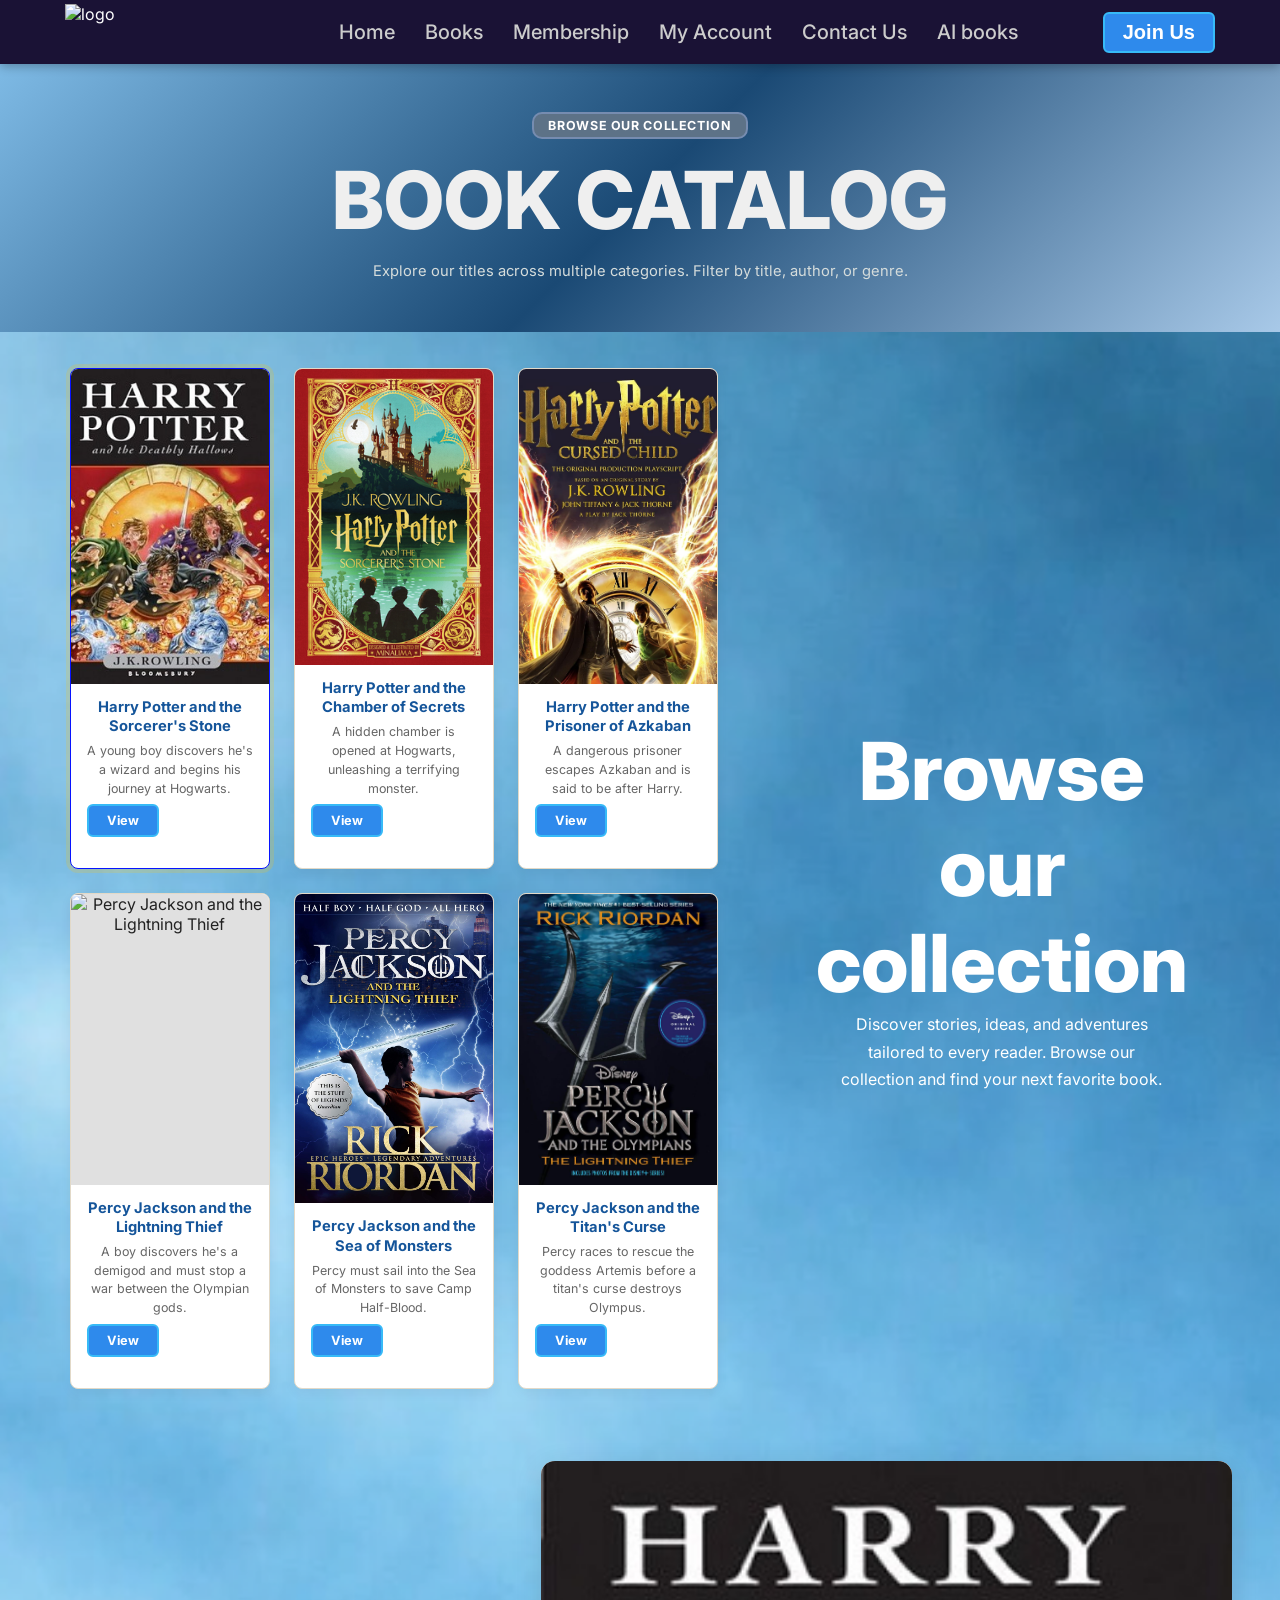
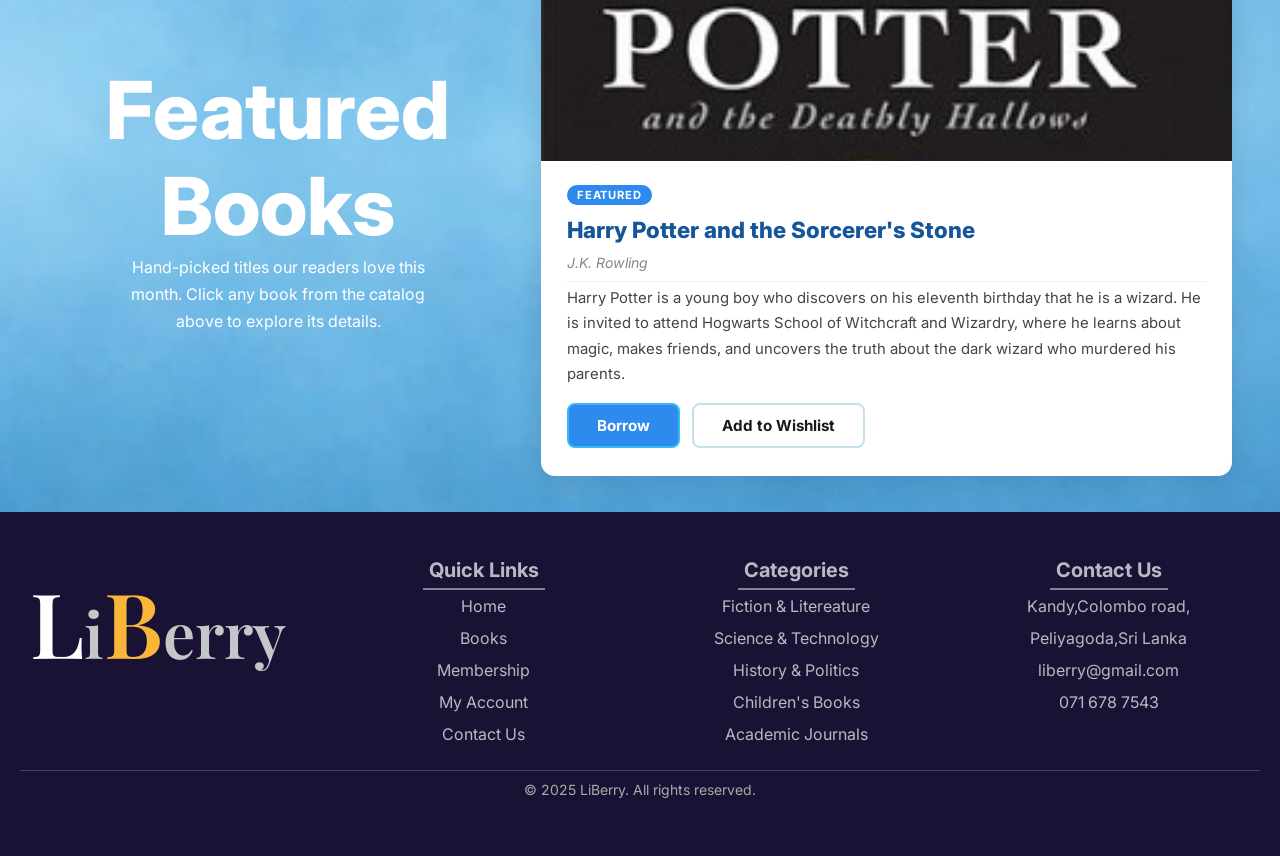
==== html/Books.html @ 3402606d "added stats bar" ====
<!DOCTYPE html>
<html lang="en">
<head>
    <meta charset="UTF-8">
    <meta name="viewport" content="width=device-width, initial-scale=1.0">
    <title>Books</title>
    <link rel="stylesheet" href="../css/stylecontact.css">
    <link href="https://fonts.googleapis.com/css2?family=Cinzel:wght@500;600;700&display=swap" rel="stylesheet">
</head>
<body>

    <nav class="nav-container">
        <div class="logo" style="padding-left: 15px; ">
            <img src="../img/Logo4.png" alt="logo">
        </div>
        <div class="nav-item-container">
            <ul class="nav-items">
                <li><a href="index.html">Home</a></li>
                <li><a href="Books.html">Books</a></li>
                <li><a href="Membership.html">Membership</a></li>
                <li><a href="My-account.html">My Account</a></li>
                <li><a href="Contact us.html">Contact Us</a></li>
                <li><a href="../AI/library/books.html">AI books</a></li>
            </ul>
        </div>
        <div >
            <ul class="log" style="padding-right: 15px;">
                <li><a href="Membership.html"><button type="button" class="btn btn-outline-light" style="font-size: 20px;">Join Us</button></a></li>
                <!-- <li><a href="register.html">Register</a></li> -->

            </ul>
        </div>
        

    </nav>
    <div class="hero-section">
        <span class="browse-badge">Browse Our Collection</span>
        <h2>BOOK CATALOG</h2>
        <div class="hero-subtitle">Explore our titles across multiple categories. Filter by title, author, or genre.</div>
    </div>

    

    <div class="book-container">

        <div class="books-grid">

            <div class="book-card" onclick="selectBook(this)"
                data-title="Harry Potter and the Sorcerer's Stone"
                data-author="J.K. Rowling"
                data-text="Harry Potter is a young boy who discovers on his eleventh birthday that he is a wizard. He is invited to attend Hogwarts School of Witchcraft and Wizardry, where he learns about magic, makes friends, and uncovers the truth about the dark wizard who murdered his parents."
                data-img="../img/HarryPotter1.jpg">
                <img src="../img/HarryPotter1.jpg" alt="Harry Potter and the Sorcerer's Stone">
                <div class="book-card-body">
                    <h6>Harry Potter and the Sorcerer's Stone</h6>
                    <p>A young boy discovers he's a wizard and begins his journey at Hogwarts.</p>
                    <a href="#" class="btn">View</a>
                </div>
            </div>

            <div class="book-card" onclick="selectBook(this)"
                data-title="Harry Potter and the Chamber of Secrets"
                data-author="J.K. Rowling"
                data-text="Harry Potter's second year at Hogwarts is marked by a series of mysterious attacks on students. A hidden chamber has been opened and a monster lurks within the school. Harry must uncover the secret of the Chamber of Secrets before more students are harmed."
                data-img="../img/HarryPotter2.jpg">
                <img src="../img/HarryPotter2.jpg" alt="Harry Potter and the Chamber of Secrets">
                <div class="book-card-body">
                    <h6>Harry Potter and the Chamber of Secrets</h6>
                    <p>A hidden chamber is opened at Hogwarts, unleashing a terrifying monster.</p>
                    <a href="#" class="btn">View</a>
                </div>
            </div>

            <div class="book-card" onclick="selectBook(this)"
                data-title="Harry Potter and the Prisoner of Azkaban"
                data-author="J.K. Rowling"
                data-text="In his third year, Harry learns that a dangerous prisoner named Sirius Black has escaped from Azkaban and is believed to be hunting him. With the arrival of the mysterious Dementors at Hogwarts, Harry digs deeper into his past and uncovers shocking truths."
                data-img="../img/harryPotter3.jpg">
                <img src="../img/harryPotter3.jpg" alt="Harry Potter and the Prisoner of Azkaban">
                <div class="book-card-body">
                    <h6>Harry Potter and the Prisoner of Azkaban</h6>
                    <p>A dangerous prisoner escapes Azkaban and is said to be after Harry.</p>
                    <a href="#" class="btn">View</a>
                </div>
            </div>

            <div class="book-card" onclick="selectBook(this)"
                data-title="Percy Jackson and the Lightning Thief"
                data-author="Rick Riordan"
                data-text="Percy Jackson is a troubled twelve-year-old who discovers he is the son of Poseidon, the Greek god of the sea. When Zeus's master lightning bolt is stolen, Percy is accused of the theft and must embark on a cross-country quest to find the real thief and prevent a war among the gods."
                data-img="../img/PercyJackson1.jpg">
                <img src="../img/PercyJackson1.jpg" alt="Percy Jackson and the Lightning Thief">
                <div class="book-card-body">
                    <h6>Percy Jackson and the Lightning Thief</h6>
                    <p>A boy discovers he's a demigod and must stop a war between the Olympian gods.</p>
                    <a href="#" class="btn">View</a>
                </div>
            </div>

            <div class="book-card" onclick="selectBook(this)"
                data-title="Percy Jackson and the Sea of Monsters"
                data-author="Rick Riordan"
                data-text="Percy Jackson returns for his second year at Camp Half-Blood, only to find it under attack. To save the camp, Percy and his friends must venture into the Sea of Monsters — known to humans as the Bermuda Triangle — to retrieve the Golden Fleece."
                data-img="../img/PercyJackson2.jpg">
                <img src="../img/PercyJackson2.jpg" alt="Percy Jackson and the Sea of Monsters">
                <div class="book-card-body">
                    <h6>Percy Jackson and the Sea of Monsters</h6>
                    <p>Percy must sail into the Sea of Monsters to save Camp Half-Blood.</p>
                    <a href="#" class="btn">View</a>
                </div>
            </div>

            <div class="book-card" onclick="selectBook(this)"
                data-title="Percy Jackson and the Titan's Curse"
                data-author="Rick Riordan"
                data-text="When the goddess Artemis goes missing, Percy and his friends join a quest to find her. The prophecy warns of a titan's curse, a difficult choice, and a sacrifice that will change Olympus forever. Percy must face his greatest challenge yet to save both gods and mortals."
                data-img="../img/PercyJackson3.jpg">
                <img src="../img/PercyJackson3.jpg" alt="Percy Jackson and the Titan's Curse">
                <div class="book-card-body">
                    <h6>Percy Jackson and the Titan's Curse</h6>
                    <p>Percy races to rescue the goddess Artemis before a titan's curse destroys Olympus.</p>
                    <a href="#" class="btn">View</a>
                </div>
            </div>

        </div>
        <div class="featured-intro">
            <h1>Browse our collection</h1>
            <p class="featured-sub">Discover stories, ideas, and adventures tailored to every reader. Browse our collection and find your next favorite book.</p>
            
        </div>

       
        

    </div>
    <div class="book-container-2">

        <div class="featured-intro">
            <h1>Featured Books</h1>
            <p class="featured-sub">Hand-picked titles our readers love this month. Click any book from the catalog above to explore its details.</p>
            
        </div>

       
        <div class="featured-panel">
            <div class="featured-card">
                <img src="..." alt="Select a book" id="featuredImg">
                <div class="featured-body">
                    <span class="featured-tag">Featured</span>
                    <h2 id="featuredTitle">Select a Book</h2>
                    <p class="featured-author" id="featuredAuthor">Click a card to preview</p>
                    <p class="featured-desc" id="featuredText">Browse the collection on the left and click any book to see its full details here.</p>
                    <div class="featured-actions">
                        <a href="#" class="btn btn-large">Borrow</a>
                        <a href="#" class="btn btn-outline">Add to Wishlist</a>
                    </div>
                </div>
            </div>
        </div>

    </div>
    <div class="footer-wrapper">
        <footer class="footer-container">
            <div class="logo-container">
                <div class="name">
                    <p><span class="L">L</span>i<span class="B">B</span>erry </p>
                </div>
                    
            </div>
            <div class="quick-links">
                <h3>Quick Links</h3>
                <ul class="quick-links-list">
                    <li><a href="index.html">Home</a></li>
                    <li><a href="Books.html">Books</a></li>
                    <li><a href="Membership.html">Membership</a></li>
                    <li><a href="My Account.html">My Account</a></li>
                    <li><a href="Contact us.html">Contact Us</a></li>
                </ul>

            </div>
            <div class="cat-container">
                <h3>Categories</h3>
                <ul>
                    <li>Fiction & Litereature</li>
                    <li>Science & Technology</li>
                    <li>History & Politics</li>
                    <li>Children's Books</li>
                    <li>Academic Journals</li>
                </ul>
            </div>
            <div class="contact-footer">
                <h3>
                    Contact Us
                </h3>
                <ul>
                    <li>Kandy,Colombo road,<br>Peliyagoda,Sri Lanka</li>
                    <li>liberry@gmail.com</li>
                    <li>071 678 7543</li>
                </ul>
            </div>
            <div class="footer-bottom">
                <hr>
                <p>&copy; 2025 LiBerry. All rights reserved.</p>
            </div>
            
        </footer>
    </div>

    <script>
        function selectBook(card) {
            document.querySelectorAll('.book-card').forEach(c => c.classList.remove('selected'));
            card.classList.add('selected');
            document.getElementById('featuredImg').src        = card.dataset.img;
            document.getElementById('featuredImg').alt        = card.dataset.title;
            document.getElementById('featuredTitle').textContent  = card.dataset.title;
            document.getElementById('featuredAuthor').textContent = card.dataset.author;
            document.getElementById('featuredText').textContent   = card.dataset.text;
        }

        window.addEventListener('DOMContentLoaded', () => {
            const firstCard = document.querySelector('.book-card');
            if (firstCard) selectBook(firstCard);
        });
    </script>

</body>
</html>
---- css/stylecontact.css ----
@import url('https://fonts.googleapis.com/css2?family=Playfair+Display:wght@400;600;700&family=Inter:wght@300;400;500;600&display=swap');
@import url('https://fonts.googleapis.com/css2?family=Inter:wght@400;600;700;800&display=swap');

/* ── Reset & Base (පොදු මෝස්තර) ── */
*, *::before, *::after { box-sizing: border-box; margin: 0; padding: 0; }

:root {
  --navy:   #1E3A5F;
  --navy-d: #142947;
  --navy-l: #2a4f7f;
  --gold:   #F8B400;
  --gold-d: #d9a000;
  --light:  #F4F4F4;
  --white:  #ffffff;
  --text:   #333333;
  --text-l: #666666;
  --border: #dde3ea;
  --shadow: 0 4px 20px rgba(30,58,95,.12);
  --radius: 8px;
  --ff-display: 'Playfair Display', Georgia, serif;
  --ff-body:     'Inter', system-ui, sans-serif;
  --transition: .25s ease;
}
/* 
html { scroll-behavior: smooth; }

body {
  font-family: var(--ff-body);
  font-size: 15px;
  color: var(--text);
  background: var(--white);
  line-height: 1.65;
  min-height: 100vh;
  display: flex;
  flex-direction: column;
}


img { max-width: 100%; height: auto; display: block; }
ul { list-style: none; }

h1, h2, h3, h4 { font-family: var(--ff-display); line-height: 1.25; }
h1 { font-size: clamp(1.8rem, 4vw, 2.8rem); }
h2 { font-size: clamp(1.4rem, 3vw, 2rem); }
h3 { font-size: 1.25rem; }
h4 { font-size: 1rem; }


.container { max-width: 1160px; margin: 0 auto; padding: 0 20px; }
.section    { padding: 72px 0; }
.section-alt { background: var(--light); }
.text-center { text-align: center; }
.mt-4 { margin-top: 1rem; }
.mb-0 { margin-bottom: 0 !important; }

.section-label {
  display: inline-block;
  font-size: .72rem;
  font-weight: 600;
  letter-spacing: .12em;
  text-transform: uppercase;
  color: var(--gold-d);
  background: rgba(248,180,0,.12);
  padding: 4px 12px;
  border-radius: 30px;
  margin-bottom: 12px;
}
.section-title {
  font-family: var(--ff-display);
  font-size: clamp(1.5rem, 3vw, 2.1rem);
  color: var(--navy);
  margin-bottom: 10px;
}

.btn {
  display: inline-flex;
  align-items: center;
  gap: 8px;
  font-family: var(--ff-body);
  font-size: .875rem;
  font-weight: 600;
  padding: 11px 26px;
  border-radius: 6px;
  border: 2px solid transparent;
  cursor: pointer;
  transition: all var(--transition);
  line-height: 1;
}
.btn-primary {
  background: var(--gold);
  color: var(--navy-d);
  border-color: var(--gold);
}
.btn-primary:hover { background: var(--gold-d); border-color: var(--gold-d); transform: translateY(-1px); box-shadow: 0 6px 18px rgba(248,180,0,.35); }


#navbar {
  position: sticky;
  top: 0;
  z-index: 1000;
  background: var(--navy);
  box-shadow: 0 2px 16px rgba(0,0,0,.25);
}
.nav-inner {
  display: flex;
  align-items: center;
  justify-content: space-between;
  height: 66px;
}
.nav-logo {
  display: flex;
  align-items: center;
  gap: 10px;
  font-family: var(--ff-display);
  font-size: 1.25rem;
  font-weight: 700;
  color: var(--white);
}
.nav-logo .logo-icon {
  width: 38px; height: 38px;
  background: var(--gold);
  border-radius: 8px;
  display: flex; align-items: center; justify-content: center;
  font-size: 1.15rem;
}
.nav-logo span { color: var(--gold); }

.nav-links { display: flex; gap: 4px; }
.nav-links a {
  color: rgba(255,255,255,.75);
  font-size: .875rem;
  font-weight: 500;
  padding: 8px 14px;
  border-radius: 6px;
  transition: all var(--transition);
  position: relative;
}
.nav-links a:hover, .nav-links a.active {
  color: var(--white);
  background: rgba(255,255,255,.1);
}
.nav-links a.active::after {
  content: '';
  position: absolute;
  bottom: 4px; left: 50%; transform: translateX(-50%);
  width: 20px; height: 2px;
  background: var(--gold);
  border-radius: 2px;
}

.hamburger {
  display: none;
  flex-direction: column;
  gap: 5px;
  cursor: pointer;
  padding: 6px;
  background: none;
  border: none;
}
.hamburger span {
  display: block;
  width: 22px; height: 2px;
  background: var(--white);
  border-radius: 2px;
  transition: all var(--transition);
} */

/* ============================================================
   CONTACT US PAGE HERO SECTION
   ============================================================ */
a { color: inherit; text-decoration: none; }
.catalog-hero {
  background: var(--navy);
  color: var(--white);
  padding: 52px 0;
}
.catalog-hero h1 { margin-bottom: 10px; }
.catalog-hero p { color: rgba(255,255,255,.65); }

.contact-grid {
  display: grid;
  grid-template-columns: 280px 1fr; 
  gap: 50px; 
  align-items: stretch;
  
  
  width: 100vw;
  padding: 0 80px; 
  
  box-sizing: border-box;
}

.cd-text {
  background-color: #e3f2fd; 
  color: #0d47a1; 
  border: 1px solid #bbdefb;
  border-radius: 12px;
  width: 250px;       
  min-height: 120px;  
  margin-bottom: 15px;
  padding: 15px;       
}
.contact-info {
  width: 100%;
  max-width: 300px;
  display: flex;
  flex-direction: column;
  align-items: center;
}
.contact-info h2 { color: var(--navy); margin-bottom: 14px; }
.contact-info p { color: var(--text-l); margin-bottom: 32px; }
.contact-details { display: flex; flex-direction: column; gap: 18px; margin-bottom: 28px; }
.contact-detail-item { display: flex; gap: 14px; align-items: flex-start; }

.cd-text strong { display: block; font-size: .88rem; color: var(--navy); margin-bottom: 2px; }
.cd-text span { font-size: .85rem; color: var(--text-l); }


.form-card {
  background: var(--white);
  border: 1px solid var(--border);
  border-radius: 12px;
  padding: 36px;
  box-shadow: var(--shadow);
  width: 100%; 
  max-width: 750px; 
  display: flex;
  flex-direction: column;
}

.form-card form {
  display: grid !important;
  grid-template-rows: auto auto auto 1fr auto auto;
  height: 100% !important;
  gap: 15px;
}


.form-card .form-group {
  margin-bottom: 0 !important; 
  display: flex;
  flex-direction: column;
}


.form-card .msg-container {
  display: flex !important;
  flex-direction: column !important;
  height: 100% !important;
}


.form-card .msg-container textarea#c-msg {
  flex-grow: 1 !important;
  height: 100% !important;
  min-height: 150px !important; 
}


.form-check {
  margin-bottom: 0 !important;
  margin-top: 5px;
}
.form-card h3 { font-family: var(--ff-display); color: var(--navy); margin-bottom: 24px; }
.form-group { display: flex; flex-direction: column; gap: 6px; margin-bottom: 18px; }
.form-group label {
  font-size: .78rem; font-weight: 600;
  color: var(--text); text-transform: uppercase; letter-spacing: .05em;
}
.form-group input,
.form-group select,
.form-group textarea {
  padding: 10px 14px;
  border: 1.5px solid var(--border);
  border-radius: 6px;
  font-family: var(--ff-body);
  font-size: .9rem;
  color: var(--text);
  background: var(--white);
  transition: border-color var(--transition), box-shadow var(--transition);
}
.form-group input:focus,
.form-group select:focus,
.form-group textarea:focus {
  outline: none;
  border-color: var(--navy);
  box-shadow: 0 0 0 3px rgba(30,58,95,.1);
}
.field-error { font-size: .75rem; color: #dc3545; display: none; margin-top: 2px; }
.field-error.show { display: block; }

.form-check { display: flex; align-items: flex-start; gap: 10px; margin-bottom: 20px; }
.form-check input[type="checkbox"] { margin-top: 3px; accent-color: var(--navy); }
.form-check label { font-size: .85rem; color: var(--text-l); }

/* Opening Hours Table */
.hours-table {
  width: 100%;
  max-width: 400px;
  border-collapse: collapse; 
  background-color: #ffffff; 
  border: 1px solid #e2e8f0; 
  border-radius: 12px; 
  overflow: hidden; 
  box-shadow: 0 4px 12px rgba(0, 0, 0, 0.03);
}
.hours-table td {
  padding: 14px 18px; 
  font-size: 0.9rem;
  color: #4a5568;
  border-bottom: 1px solid #edf2f7; 
}
.hours-table tr:last-child td { border-bottom: none; }
.hours-table tr:hover { background-color: #f7fafc; }
.hours-table td:first-child { font-weight: 600; color: var(--navy); }



/* Success toast */
.toast {
  position: fixed;
  bottom: 28px; right: 28px;
  background: var(--navy);
  color: var(--white);
  padding: 14px 22px;
  border-radius: 8px;
  font-size: .875rem;
  font-weight: 500;
  display: flex;
  align-items: center;
  gap: 10px;
  box-shadow: 0 8px 24px rgba(0,0,0,.25);
  transform: translateY(80px);
  opacity: 0;
  transition: all .35s ease;
  z-index: 9999;
}
.toast.show { transform: translateY(0); opacity: 1; }


footer {
  background: var(--navy-d);
  color: rgba(255,255,255,.7);
  padding: 56px 0 0;
  margin-top: auto;
}
.footer-grid {
  display: grid;
  grid-template-columns: 1.4fr 1fr 1fr 1.2fr;
  gap: 40px;
  padding-bottom: 40px;
  border-bottom: 1px solid rgba(255,255,255,.1);
}
.footer-col h4 { color: var(--white); font-family: var(--ff-display); font-size: .95rem; margin-bottom: 16px; }
.footer-col p { font-size: .85rem; line-height: 1.7; }
.footer-col ul { display: flex; flex-direction: column; gap: 9px; }
.footer-col ul a { font-size: .85rem; color: rgba(255,255,255,.65); transition: color var(--transition); }
.footer-col ul a:hover { color: var(--gold); }
.footer-bottom { padding: 18px 0; display: flex; justify-content: space-between; align-items: center; font-size: .8rem; color: rgba(255,255,255,.4); }


@media (max-width: 1024px) {
  .footer-grid { grid-template-columns: 1fr 1fr; }
}

@media (max-width: 768px) {
  .section { padding: 52px 0; }
  .nav-links { display: none; }
  .hamburger { display: flex; }
  .nav-links.open {
    display: flex;
    flex-direction: column;
    position: absolute;
    top: 66px; left: 0; right: 0;
    background: var(--navy-d);
    padding: 12px;
    box-shadow: 0 8px 20px rgba(0,0,0,.3);
  }
  .contact-grid { grid-template-columns: 1fr; }
  .footer-grid { grid-template-columns: 1fr; }
  .footer-bottom { flex-direction: column; gap: 8px; text-align: center; }
}




/*////////////////////////////////             Books.html          //////////////////////*/
*, *::before, *::after {
    box-sizing: border-box;
    margin: 0;
    padding: 0;
}

body {
    font-family: 'Inter', sans-serif;
    background: #f0f0f0;
    color: #222;
    min-height: 100vh;
    background-image: url('../img/back11.png');
    background-size: cover;     
    background-position: center; 
    background-repeat: no-repeat;
    /* background-attachment: fixed;  */
}

.nav-container {
    background-color: #1a1235 !important;
    color: white!important;
    display: flex!important;
    justify-content: space-between!important;
    align-items: center!important;
    padding: 4px 50px!important;
    height: 64px!important;
    overflow: hidden!important;
    position: sticky!important;
    top: 0!important;
    z-index: 100!important;
    box-shadow: 0 2px 10px rgba(0,0,0,0.3)!important;
    overflow: visible !important;
}
@media (max-width: 768px) {
    .nav-container {
        padding: 4px 20px !important;
    }
}

.logo {
    height: 100%!important;
    display: flex!important;
    align-items: center!important;
}

.logo img {
    height: 100%!important;
    width: auto!important;
    display: block!important;
    object-fit: contain!important;
}

.nav-items {
    list-style: none!important;
    display: flex!important;
    gap: 30px!important;
}
.nav-item-container{
  margin-left: 140px!important;
}

.nav-items a {
    text-decoration: none!important;
    color: #ccc!important;
    font-size: 20px!important;
    font-weight: 500!important;
    padding: 4px 0!important;
    border-bottom: 2px solid transparent!important;
    transition: color 0.2s, border-color 0.2s!important;
}

.nav-items a:hover {
    color: #ffc107!important;
    border-bottom-color: #ffc107!important;
}


.book-container {
    display: grid;
    grid-template-columns: 3fr 2fr;
    gap: 32px;
    padding: 36px 48px;
    max-width: 1400px;
    margin: 0 auto;
    align-items: stretch;
}

.book-container-2 {
    display: grid;
    grid-template-columns: 2fr 3fr;
    gap: 32px;
    padding: 36px 48px;
    max-width: 1400px;
    margin: 0 auto;
    align-items: stretch;
}

.books-grid {
    display: grid;
    grid-template-columns: repeat(3, 1fr);
    grid-template-rows: repeat(2, auto);
    gap: 20px;
}


.book-card {
    background: #fff;
    border-radius: 10px;
    border: 2px solid transparent;
    box-shadow: 0 2px 8px rgba(0,0,0,0.07);
    overflow: hidden;
    cursor: pointer;
    display: flex;
    flex-direction: column;
    transition: transform 0.2s ease, box-shadow 0.2s ease, border-color 0.2s ease;
}

.book-card:hover {
    transform: translateY(-5px);
    box-shadow: 0 10px 24px rgba(0,0,0,0.13);
}

.book-card.selected {
    border-color: #0713ff;
    box-shadow: 0 0 0 4px rgba(255, 193, 7, 0.2);
}

.book-card img {
    width: 100%;
    height: 100%;
    object-fit: cover;
    background: #e0e0e0;
}

.book-card-body {
    padding: 14px 16px 16px;
    display: flex;
    flex-direction: column;
    gap: 6px;
    flex: 1;
}

.book-card-body h6 {
    font-size: 0.92rem;
    font-weight: 700;
    color: #15559a;
    line-height: 1.3;
}

.book-card-body p {
    font-size: 0.78rem;
    color: #666;
    line-height: 1.5;
    flex: 1;
}

.featured-panel {
    position: sticky;
    top: 84px;
}

.featured-card {
    background: #fff;
    border-radius: 14px;
    box-shadow: 0 6px 28px rgba(0,0,0,0.11);
    height: 100%;
    overflow: hidden;
    transition: box-shadow 0.3s;
    
}

.featured-card img {
    width: 100%;
    height: 300px;
    object-fit: cover;
    background: #ddd;
    display: block;
    flex-shrink: 0;
    object-position:top;
}

.featured-body {
    padding: 24px 26px 28px;
    display: flex;
    flex-direction: column;
    gap: 10px;
    flex: 1;
}

.featured-tag {
    display: inline-block;
    background: #2e8aec;
    color: #ffffff;
    font-size: 0.7rem;
    font-weight: 700;
    letter-spacing: 0.08em;
    text-transform: uppercase;
    padding: 3px 10px;
    border-radius: 20px;
    align-self: flex-start;
}

.featured-body h2 {
    font-size: 1.4rem;
    font-weight: 800;
    color: #15559a;
    line-height: 1.3;
}

.featured-author {
    font-size: 0.88rem;
    color: #888;
    font-style: italic;
}

.featured-desc {
    font-size: 0.93rem;
    color: #444;
    line-height: 1.7;
    padding-top: 4px;
    border-top: 1px solid #f0f0f0;
    flex: 1;
}

.featured-actions {
    display: flex;
    gap: 12px;
    padding-top: 6px;
    flex-wrap: wrap;
    margin-top: auto;
}

/* ── Buttons ── */
.btn {
    display: inline-block;
    padding: 7px 18px;
    background: #2e8aec;
    color: #ffffff;
    border-radius: 6px;
    text-decoration: none;
    font-size: 0.8rem;
    font-weight: 700;
    border: 2px solid #37baf7;
    cursor: pointer;
    transition: background 0.2s, color 0.2s;
    align-self: flex-start;
}

.btn:hover {
    background: #00e0d8;
    border-color: #00d8e0;
}

.btn-large {
    padding: 11px 28px;
    font-size: 0.95rem;
    border-radius: 8px;
}

.btn-outline {
    padding: 11px 28px;
    font-size: 0.95rem;
    border-radius: 8px;
    background: transparent;
    color: #1a1a1a;
    border: 2px solid #bfe3e9;
}

.btn-outline:hover {
    background: #e2e6e6;;
    border-color: #aaa;
}

/* ── Responsive ── */
@media (max-width: 1024px) {
    .book-container {
        grid-template-columns: 1fr;
        padding: 24px;
    }

    .featured-panel {
        position: static;
    }
}

@media (max-width: 600px) {
    .books-grid {
        grid-template-columns: repeat(2, 1fr);
    }

    .nav-container {
        padding: 4px 20px;
    }
}

@media (max-width: 400px) {
    .books-grid {
        grid-template-columns: 1fr;
    }
}

.hero-section {
/* background: linear-gradient(135deg, #b2c6e9, #1a4974, #a8e8da); */
background: linear-gradient(135deg, #7ebae5, #1a4974, #a8c9e8);

    padding: 48px 56px;
    display: flex;
    flex-direction: column;
    align-items: center;
    gap: 12px;
    text-align: center;
    
    top: 64px;
    z-index: 99;
}

.browse-badge {
    display: inline-block;
    border: 2px solid #768cb0;
    color: rgb(255, 255, 255);
    border-radius: 10px;
    padding: 4px 14px;
    font-size: 0.78rem;
    font-weight: 700;
    letter-spacing: 0.05em;
    text-transform: uppercase;
    background-color: #5d7287;
}

.hero-section h2 {
    font-size: 5rem;
    font-weight: 800;
    color: #efefef;
    margin: 0;
    
}

.hero-subtitle {
    font-size: 0.92rem;
    color: hsl(171, 9%, 85%);
    margin: 0;
    line-height: 1.6;
}



/* .section-badge {
    display: inline-block;
    background-color: #c0392b;
    color: #fff;
    font-size: 0.72rem;
    font-weight: 700;
    text-transform: uppercase;
    padding: 5px 14px;
    border-radius: 20px;
    margin-bottom: 16px;
} */
.featured-intro {
    padding: 36px 28px;
    padding-top: 120px;
    display: flex;
    flex-direction: column;
    align-items: center;
    text-align: center;
    background-color:transparent;
    justify-content: center;
    border-radius: 16px;
    /* border: 1px solid rgba(134, 133, 132, 0.25); */
}

.featured-intro h1 {
    font-size: 5rem;
    font-weight: 800;
    color: #ffffff !important;
   
    line-height: 1.2;

}

.featured-sub {
    font-size: 1rem;
     color: hsl(0, 0%, 100%);
    line-height: 1.7;
    margin-bottom: 24px;
    max-width: 340px;
}
.footer-wrapper{
  background-color: #1a1235;
  width: 100%;
}
.footer-container {
    background-color: #1a1235;
    padding: 40px 20px;
    display: grid;
    grid-template-columns: 1fr 1fr 1fr 1fr;
    gap: 10px;
    align-items: start; 
    max-width: 1400px;        
    margin: 0 auto; 
}

.logo-container {
    display: flex;
    flex-direction: column;
    padding: 10px;
}

.logo-container img {
    height: 50px;
    width: auto;
    display: block;
    object-fit: contain;
}
.quick-links h3 {
    border-bottom: 2px solid rgba(255, 255, 255, 0.463);
    padding: 6px;
    width: fit-content;
    margin: 0 auto;      /* centers the h3 block itself */
    text-align: center;
    font-size: 20px;
}

.cat-container h3 {
    border-bottom: 2px solid rgba(255, 255, 255, 0.463);
    padding: 6px;
    width: fit-content;
    margin: 0 auto;      /* centers the h3 block itself */
    text-align: center;
    font-size: 20px;
}

.contact-footer h3 {
    border-bottom: 2px solid rgba(255, 255, 255, 0.463);
    padding: 6px;
    width: fit-content;
    margin: 0 auto;      
    text-align: center;
    font-size: 20px;
}

.quick-links-list ,
.cat-container ul,
.contact-footer ul {
    list-style: none;
    padding: 0;
    margin: 0;
    text-align: center;
    line-height: 2;

}
.footer-bottom {
    grid-column: 1 / -1;   
    text-align: center;
    color: #aaa;
    font-size: 14px;
    padding-top: 10px;
    display:flex;
    flex-direction: column;
}

.footer-bottom hr {
    border: none;
    border-top: 1px solid rgba(255, 255, 255, 0.2);
    margin-bottom: 10px;
    width: 100%;
    height: 1px;
}
.name{
  color: white;
  font-size: 4rem;
  /* font-family: 'Cormorant Garamond', serif; */
  font-family: 'Playfair Display', serif;
  font-weight: 600;
  
}
.name p{
  color: #c4c7c7;
}

.L{
  color: #ffffff;
  font-size:90px;
}
.B{
  color:#fab639;
  font-size:90px;
}
.copyright{
  color: white;
  font-size: 1rem;
  font-family: 'Inter', sans-serif;
  justify-content:center;

}
.log{
  list-style: none;
  display: flex;
  gap: 25px;
}

.log a {
    text-decoration: none;
    color: #ccc;
    font-size: 20px;
    font-weight: 500;
    padding: 4px 0;
    border-bottom: 2px solid transparent;
    transition: color 0.2s, border-color 0.2s;
}
.log a:hover {
    color: #ffc107;
    border-bottom-color: #ffc107;
}
/*/////////////////////////////////////////////          home page        /////////////////////////////////////////////////*/
/* * {
  margin: 0;
  padding: 0;
  box-sizing: border-box;
}

body {
  font-family: 'Georgia';
  background-image: url('../img/back11.png'); 
  color: #2c2520;
  line-height: 1.6;
  margin: 0;
  padding: 0;
  overflow-x: hidden;
}
/*
.nav-container {
  background-color: #232323; 
  padding: 15px 40px;
  display: block;
}

.nav-container::after {
  content: "";
  display: table;
  clear: both;
}

.logo {
  float: left;
}

.logo img {
  height: 40px; 
  display: block;
}

.nav-items {
  float: right;
  list-style: none;
  margin-top: 8px;
}

.nav-items li {
  display: inline-block;
  margin-left: 25px;
}

.nav-items li a {
  color: #ffffff;
  text-decoration: none;
  font-size: 15px;
  transition: color 0.2s ease;
}

.nav-items li a:hover {
  color: #dfcbb5; 
}*/
/*
.hero-section {
  background-color: #f1b81a; 
  text-align: center;
  padding: 60px 20px;
}

.browse-badge {
  display: inline-block;
  background-color: #d94532; 
  color: #ffffff;
  font-size: 12px;
  text-transform: uppercase;
  font-weight: bold;
  letter-spacing: 1px;
  padding: 6px 16px;
  border-radius: 20px;
  margin-bottom: 15px;
}

.hero-section h2 {
  font-size: 42px;
  color: #5c1d24; 
  letter-spacing: 1px;
}*/

.vintage-hero-outer {
  max-width: 1100px;
  margin: 80px auto; 
  background-color: #ffffff;
  border: 1px solid #e2d9c8;
  box-shadow: 0 10px 30px rgba(0, 0, 0, 0.05);
}

.vintage-hero-inner::after {
  content: "";
  display: table;
  clear: both;
}

.hero-left-col {
  float: left;
  width: 45%;      
  height: 640px; 
  background-size: cover;
  background-position: center;
  animation: imageSlider 12s infinite; 
}

.large-hero-img {
  display: none; 
}

@keyframes imageSlider {
  0%, 20% {
    background-image: url('https://images.unsplash.com/photo-1507842217343-583bb7270b66?q=80&w=1000&auto=format&fit=crop');
  }
  25%, 45% {
    background-image: url('https://images.unsplash.com/photo-1524995997946-a1c2e315a42f?q=80&w=1000&auto=format&fit=crop');
  }
  50%, 70% {
    background-image: url('https://images.unsplash.com/photo-1568667256549-094345857637?q=80&w=1000&auto=format&fit=crop');
  }
  75%, 95% {
    background-image: url('https://images.unsplash.com/photo-1614849963640-9cc74b2a826f?q=80&w=1000&auto=format&fit=crop');
  }
  100% {
    background-image: url('https://images.unsplash.com/photo-1507842217343-583bb7270b66?q=80&w=1000&auto=format&fit=crop');
  }
}

.hero-right-col {
  float: left;
  width: 55%;      
  height: 640px;   
  padding: 50px 45px;
  display: flex;
  flex-direction: column;
  justify-content: center;
}

.title-block {
  margin-bottom: 15px;
}

.main-title {
  font-size: 36px;
  color: #5c1d24; 
  letter-spacing: 3px;
  border-bottom: 2px solid #dfcbb5;
  display: inline-block;
  padding-bottom: 5px;
}

.description-text {
  font-size: 15px;
  font-weight: normal;
  margin-bottom: 18px;
  color: #4a3f35;
  text-align: justify;
}

.details-row::after {
  content: "";
  display: table;
  clear: both;
}

.badge-and-text {
  float: left;
  width: 100%; 
}

.sub-description {
  font-size: 15px;
  font-weight: normal;
  font-style: normal;
  color: #4a3f35;
  margin-bottom: 18px;
  text-align: justify;
}

.sub-description-extra {
  font-size: 15px;
  font-weight: normal;
  font-style: normal;
  color: #4a3f35;
  margin-bottom: 25px;
  text-align: justify;
}

.learn_more {
  display: inline-block;
  background-color: #2d4a43; 
  padding: 10px 24px;
  border-radius: 3px;
  transition: background-color 0.2s ease;
}

.learn_more:hover {
  background-color: #1e332e;
}

.learn_more a {
  color: #fcfaf2;
  text-decoration: none;
  font-weight: normal;
  font-size: 15px;
  display: block;
}

.about-us-container {
  max-width: 1100px;
  margin: 0 auto 80px auto;
  background-color: #ffffff;
  border: 1px solid #e2d9c8;
  box-shadow: 0 10px 30px rgba(0, 0, 0, 0.05);
}

.about-us-content {
  padding: 50px 45px;
}

.about-us-content h3 {
  font-size: 28px;
  color: #5c1d24;
  letter-spacing: 2px;
  margin-bottom: 15px;
  border-bottom: 2px solid #dfcbb5;
  display: inline-block;
  padding-bottom: 5px;
}

.about-us-content p {
  font-size: 15px;
  font-weight: normal;
  color: #4a3f35;
  text-align: justify;
}

@media (max-width: 850px) {
  .logo, .nav-items {
    float: none;
    text-align: center;
    margin: 5px auto;
  }
  .nav-items {
    padding-left: 0;
  }
  .nav-items li {
    margin: 5px 10px;
  }
  .hero-left-col, .hero-right-col {
    float: none;
    width: 100%;
    height: auto;
  }
  .hero-left-col {
    height: 350px;
  }
  .about-us-content {
    padding: 30px 20px;
  }
}
.new-arrivals-section {
  background-image: url('../img/back11.png');
  padding: 60px 20px;
  border-top: 1px solid #e2d9c8;
  width: 100%;
  box-sizing: border-box;
  clear: both; 
  font-family: 'Georgia';

  background-size: cover;          
  background-position: center;     
  background-repeat: no-repeat; 
}

.arrivals-container {
  max-width: 1200px;
  margin: 0 auto;
  box-sizing: border-box;
}

.arrivals-header {
  text-align: center;
  margin-bottom: 40px;
}

.arrival-label {
  font-size: 16px;
  text-transform: uppercase;
  color: #efefef;;
  font-weight: bold;
  letter-spacing: 1px;
  margin-bottom: 6px;
  font-family: 'Georgia';
}

.arrival-title {
  font-size: 36px;
  color: #efefef;;
  margin-bottom: 8px;
  font-family: 'Georgia';
}

.arrival-sub {
  font-size: 19px;
  color: #efefef;;
  font-family: 'Georgia';
}

/* Flexbox container for perfect side-by-side spacing without squishing */
.books-grid {
  display: flex;
  flex-direction: row;
  flex-wrap: wrap;
  justify-content: center;
  gap: 24px; /* Even spacing between your cards */
  width: 100%;
  margin: 0 auto;
  box-sizing: border-box;
}

/* Stretched, clean book cards */
.book-card {
  background-color: #ffffff; /* Flipped to white so cards pop out beautifully against the page background */
  border: 1px solid #e2d9c8;
  width: 200px; /* Fixed robust horizontal width */
  border-radius: 8px;
  overflow: hidden;
  text-align: center;
  padding-bottom: 15px;
  box-shadow: 0 4px 12px rgba(0, 0, 0, 0.05);
  box-sizing: border-box;
  transition: transform 0.2s ease, box-shadow 0.2s ease;
}

.book-card:hover {
  transform: translateY(-4px);
  box-shadow: 0 6px 18px rgba(0, 0, 0, 0.08);
}

/* Colored placeholder layout */
.book-cover {
  height: 180px; /* Healthy vertical height ratio */
  width: 100%;
  display: flex;
  align-items: center;
  justify-content: center;
  font-size: 40px;
  position: relative;
}

/* Cover Background variations */
.color-1 { background-color: #e3edf7; }
.color-2 { background-color: #f3e5f5; }
.color-3 { background-color: #e8f5e9; }
.color-4 { background-color: #ffebee; }
.color-5 { background-color: #fff3e0; }

/* Fixed Status Badge styles */
.badge {
  position: absolute;
  top: 12px;
  left: 12px;
  font-size: 11px;
  padding: 4px 10px;
  border-radius: 4px;
  color: #ffffff;
  font-family: 'Georgia';
  font-weight: bold;
}

.status-available { background-color: #2d4a43; }
.status-borrowed { background-color: #d94532; }

/* Book details wrapper */
.book-info {
  padding: 15px 12px 5px 12px;
  box-sizing: border-box;
}

/* Title formatting fixing text clipping/thin columns */
.book-info h4 {
  font-size: 16px;
  color: #2c2520;
  margin: 0 0 6px 0;
  font-family: 'Georgia';
  font-weight: bold;
  line-height: 1.4;
  white-space: normal; /* Permits clean text wrapping */
  overflow: visible;
}

.author {
  font-size: 13px;
  color: #7c6e61;
  margin: 0 0 12px 0;
  font-family: 'Georgia';
}

.genre-tag {
  display: inline-block;
  font-size: 11px;
  background-color: #e2d9c8;
  color: #4a3f35;
  padding: 3px 10px;
  border-radius: 4px;
  font-family: 'Georgia';
}

/* Section footer button elements */
.arrivals-footer {
  text-align: center;
  margin-top: 40px;
  width: 100%;
}

.view-all-btn {
  display: inline-block;
  background-color: #2d4a43;
  color: #fcfaf2;
  padding: 12px 28px;
  text-decoration: none;
  border-radius: 4px;
  font-size: 15px;
  font-family: 'Georgia';
  transition: background-color 0.2s ease;
}

.view-all-btn:hover {
  background-color: #1e332e;
}

.stat-container{
  height:150px;
  background-color: #0d2d7688;
  width: 100%;
  display:grid;
  /* grid-template-columns: 4fr 1fr 1fr 4fr; */
  grid-template-columns: repeat(4, 1fr);
  padding: 28px 0px;

}


.grid{
  display: flex;
  flex-direction: column;
  align-items: center;
  gap: 8px;
  padding: 12px 20px;
  border-right: 0.5px solid rgba(255, 255, 255, 0.15);
}
.grid:last-child {
   border-right: none; 
}
.no {
  font-size: 30px;
  font-weight: 800;
  color: #f0d611d3;
  line-height: 1.2;

}
.label {
  font-size: 20px;
  font-weight: 600;
  color: rgba(255, 255, 255, 0.722);
}
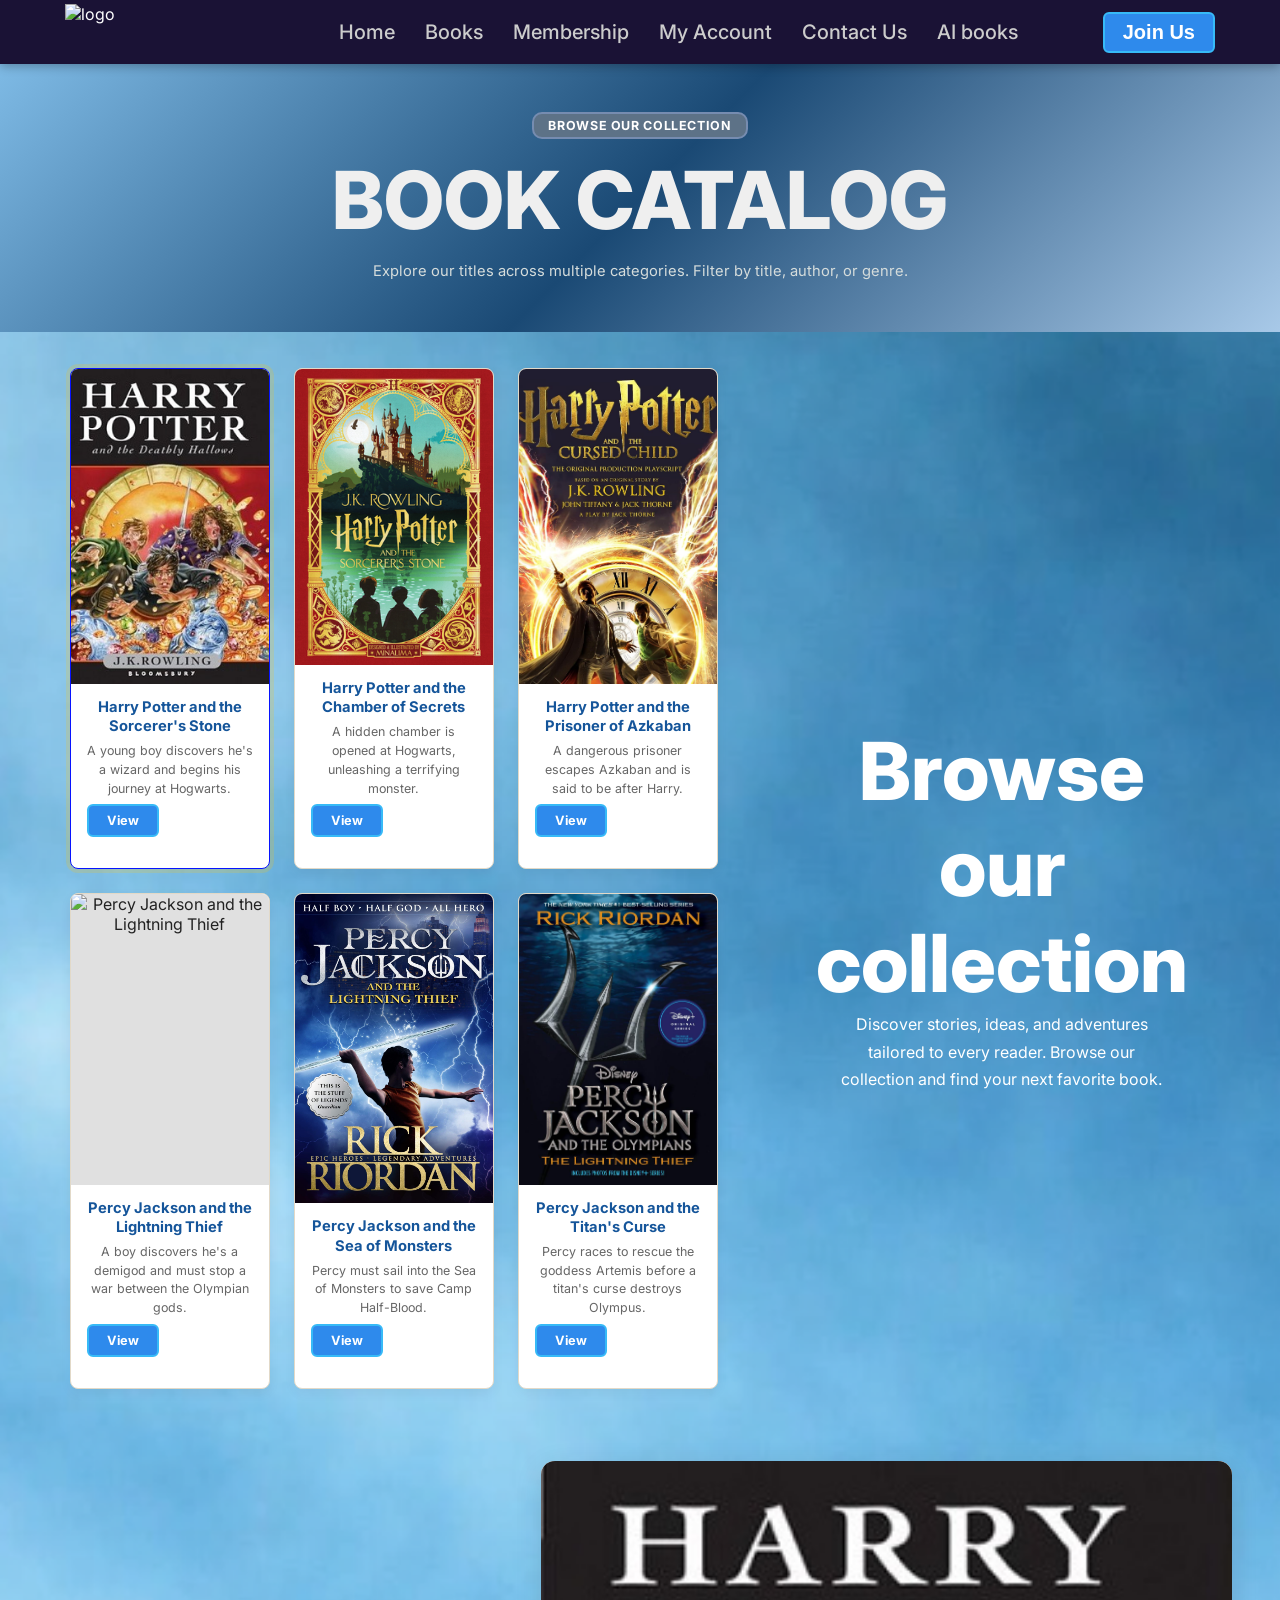
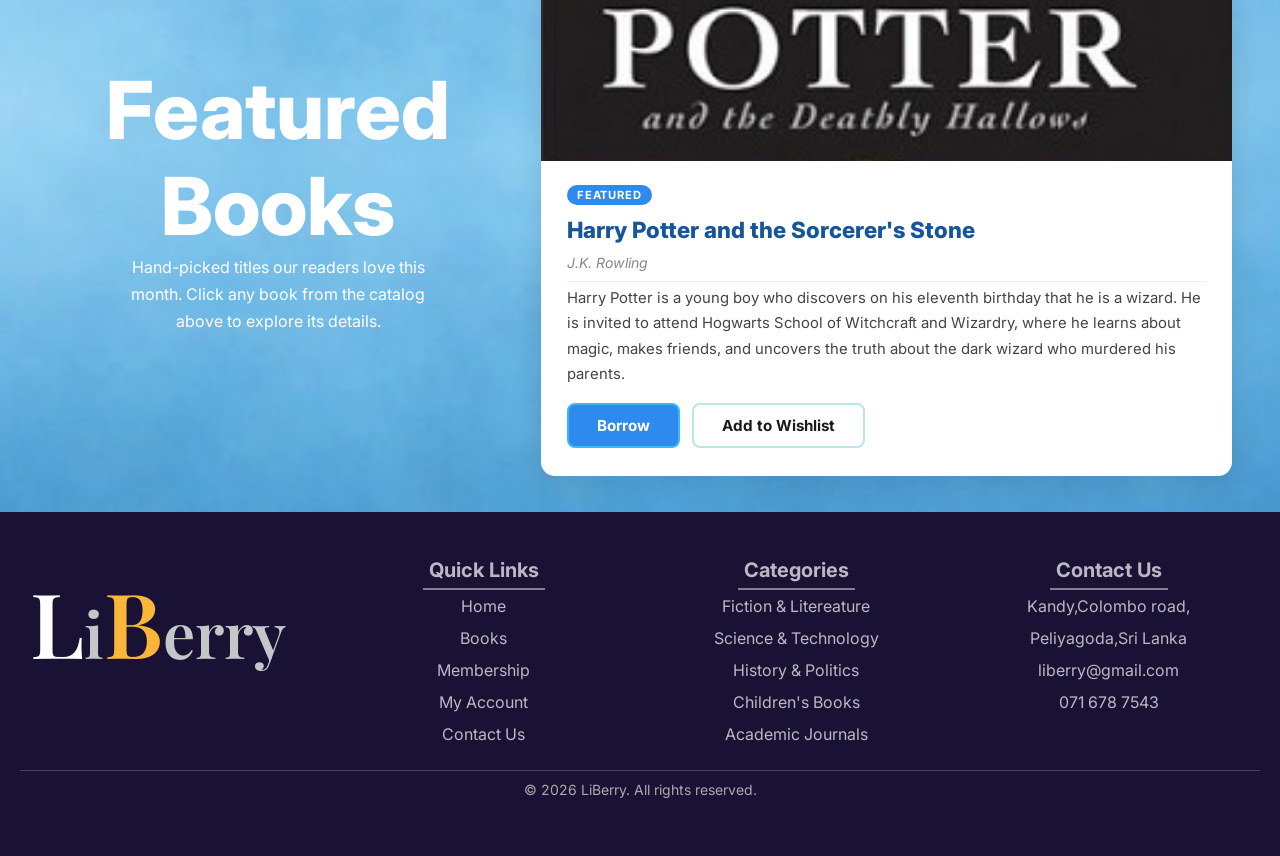
==== commit be508468: "Updated home page" ====
--- a/html/Books.html
+++ b/html/Books.html
@@ -201,7 +201,7 @@
             </div>
             <div class="footer-bottom">
                 <hr>
-                <p>&copy; 2025 LiBerry. All rights reserved.</p>
+                <p>&copy; 2026 LiBerry. All rights reserved.</p>
             </div>
             
         </footer>
--- a/css/stylecontact.css
+++ b/css/stylecontact.css
@@ -1367,11 +1367,217 @@
   font-weight: 600;
   color: rgba(255, 255, 255, 0.722);
 }
-
-
-
-
-
-
-
-
+/* ==========================================================================
+   GLOBAL SETTING
+   ========================================================================== */
+.new-arrivals-section,
+.about-section-wrapper {
+  font-family: 'Georgia';
+  padding: 60px 20px;
+  width: 100%;
+  box-sizing: border-box;
+  clear: both;
+}
+
+.arrivals-container,
+.about-central-container {
+  max-width: 1200px;
+  margin: 0 auto;
+  box-sizing: border-box;
+}
+
+/* ==========================================================================
+   TYPOGRAPHY & HEADINGS
+   ========================================================================== */
+.arrivals-header,
+.about-content-box {
+  text-align: center;
+}
+
+.arrivals-header {
+  margin-bottom: 40px;
+}
+
+.arrival-label,
+.about-mini-badge {
+  display: inline-block;
+  font-size: 12px;
+  text-transform: uppercase;
+  color: #d94532;
+  font-weight: bold;
+  letter-spacing: 1px;
+  margin-bottom: 6px;
+}
+
+.arrival-title,
+.about-main-title {
+  font-size: 32px;
+  color: #5c1d24;
+  margin-bottom: 8px;
+}
+
+.arrival-sub {
+  font-size: 15px;
+  color: #7c6e61;
+}
+
+/* ==========================================================================
+   NEW ARRIVALS GRID & CARDS
+   ========================================================================== */
+.books-grid {
+  display: flex;
+  flex-wrap: wrap;
+  justify-content: center;
+  gap: 24px;
+  width: 100%;
+}
+
+.book-card {
+  background-color: #ffffff;
+  border: 1px solid #e2d9c8;
+  width: 200px;
+  border-radius: 8px;
+  overflow: hidden;
+  text-align: center;
+  padding-bottom: 15px;
+  box-sizing: border-box;
+  transition: transform 0.2s ease, box-shadow 0.2s ease;
+}
+
+.book-card:hover {
+  transform: translateY(-4px);
+  box-shadow: 0 6px 18px rgba(0, 0, 0, 0.08);
+}
+
+/* Covers & Backgrounds */
+.book-cover {
+  height: 180px;
+  width: 100%;
+  display: flex;
+  align-items: center;
+  justify-content: center;
+  font-size: 40px;
+  position: relative;
+}
+
+.color-1 { background-color: #e3edf7; }
+.color-2 { background-color: #f3e5f5; }
+.color-3 { background-color: #e8f5e9; }
+.color-4 { background-color: #ffebee; }
+.color-5 { background-color: #fff3e0; }
+
+/* Status Badges */
+.badge {
+  position: absolute;
+  top: 12px;
+  left: 12px;
+  font-size: 11px;
+  padding: 4px 10px;
+  border-radius: 4px;
+  color: #ffffff;
+  font-weight: bold;
+}
+
+.status-available { background-color: #2d4a43; }
+.status-borrowed { background-color: #d94532; }
+
+/* Card Text Info */
+.book-info {
+  padding: 15px 12px 5px 12px;
+  box-sizing: border-box;
+}
+
+.book-info h4 {
+  font-size: 16px;
+  color: #2c2520;
+  margin: 0 0 6px 0;
+  font-weight: bold;
+  line-height: 1.4;
+}
+
+.author {
+  font-size: 13px;
+  color: #7c6e61;
+  margin: 0 0 12px 0;
+}
+
+.genre-tag {
+  display: inline-block;
+  font-size: 11px;
+  background-color: #e2d9c8;
+  color: #4a3f35;
+  padding: 3px 10px;
+  border-radius: 4px;
+}
+
+/* ==========================================================================
+   ABOUT US BOX
+   ========================================================================== */
+.about-content-box {
+  background-color: #ffffff;
+  border: 1px solid #e2d9c8;
+  border-radius: 8px;
+  padding: 45px 50px;
+  max-width: 900px;
+  margin: 0 auto;
+  box-shadow: 0 4px 12px rgba(0, 0, 0, 0.05);
+  box-sizing: border-box;
+  transition: transform 0.3s ease, box-shadow 0.3s ease;
+}
+
+.about-content-box:hover {
+  transform: translateY(-5px);
+  box-shadow: 0 8px 24px rgba(0, 0, 0, 0.08);
+}
+
+.about-main-title {
+  margin-bottom: 20px;
+}
+
+.about-paragraph {
+  font-size: 16px;
+  color: #2c2520;
+  line-height: 1.6;
+  margin-bottom: 18px;
+  text-align: justify;
+}
+
+.about-paragraph:last-child {
+  margin-bottom: 0;
+}
+
+/* ==========================================================================
+   FOOTER VIEW ALL BUTTON
+   ========================================================================== */
+.arrivals-footer {
+  text-align: center;
+  margin-top: 40px;
+  width: 100%;
+}
+
+.view-all-btn {
+  display: inline-block;
+  background-color: #2d4a43;
+  color: #fcfaf2;
+  padding: 12px 28px;
+  text-decoration: none;
+  border-radius: 4px;
+  font-size: 15px;
+  transition: background-color 0.2s ease;
+}
+
+.view-all-btn:hover {
+  background-color: #1e332e;
+}
+
+/* ==========================================================================
+   RESPONSIVE DESIGN (MOBILE FIXES)
+   ========================================================================== */
+@media (max-width: 768px) {
+  .about-content-box {
+    padding: 30px 20px;
+  }
+  .about-paragraph {
+    text-align: left;
+  }
+}
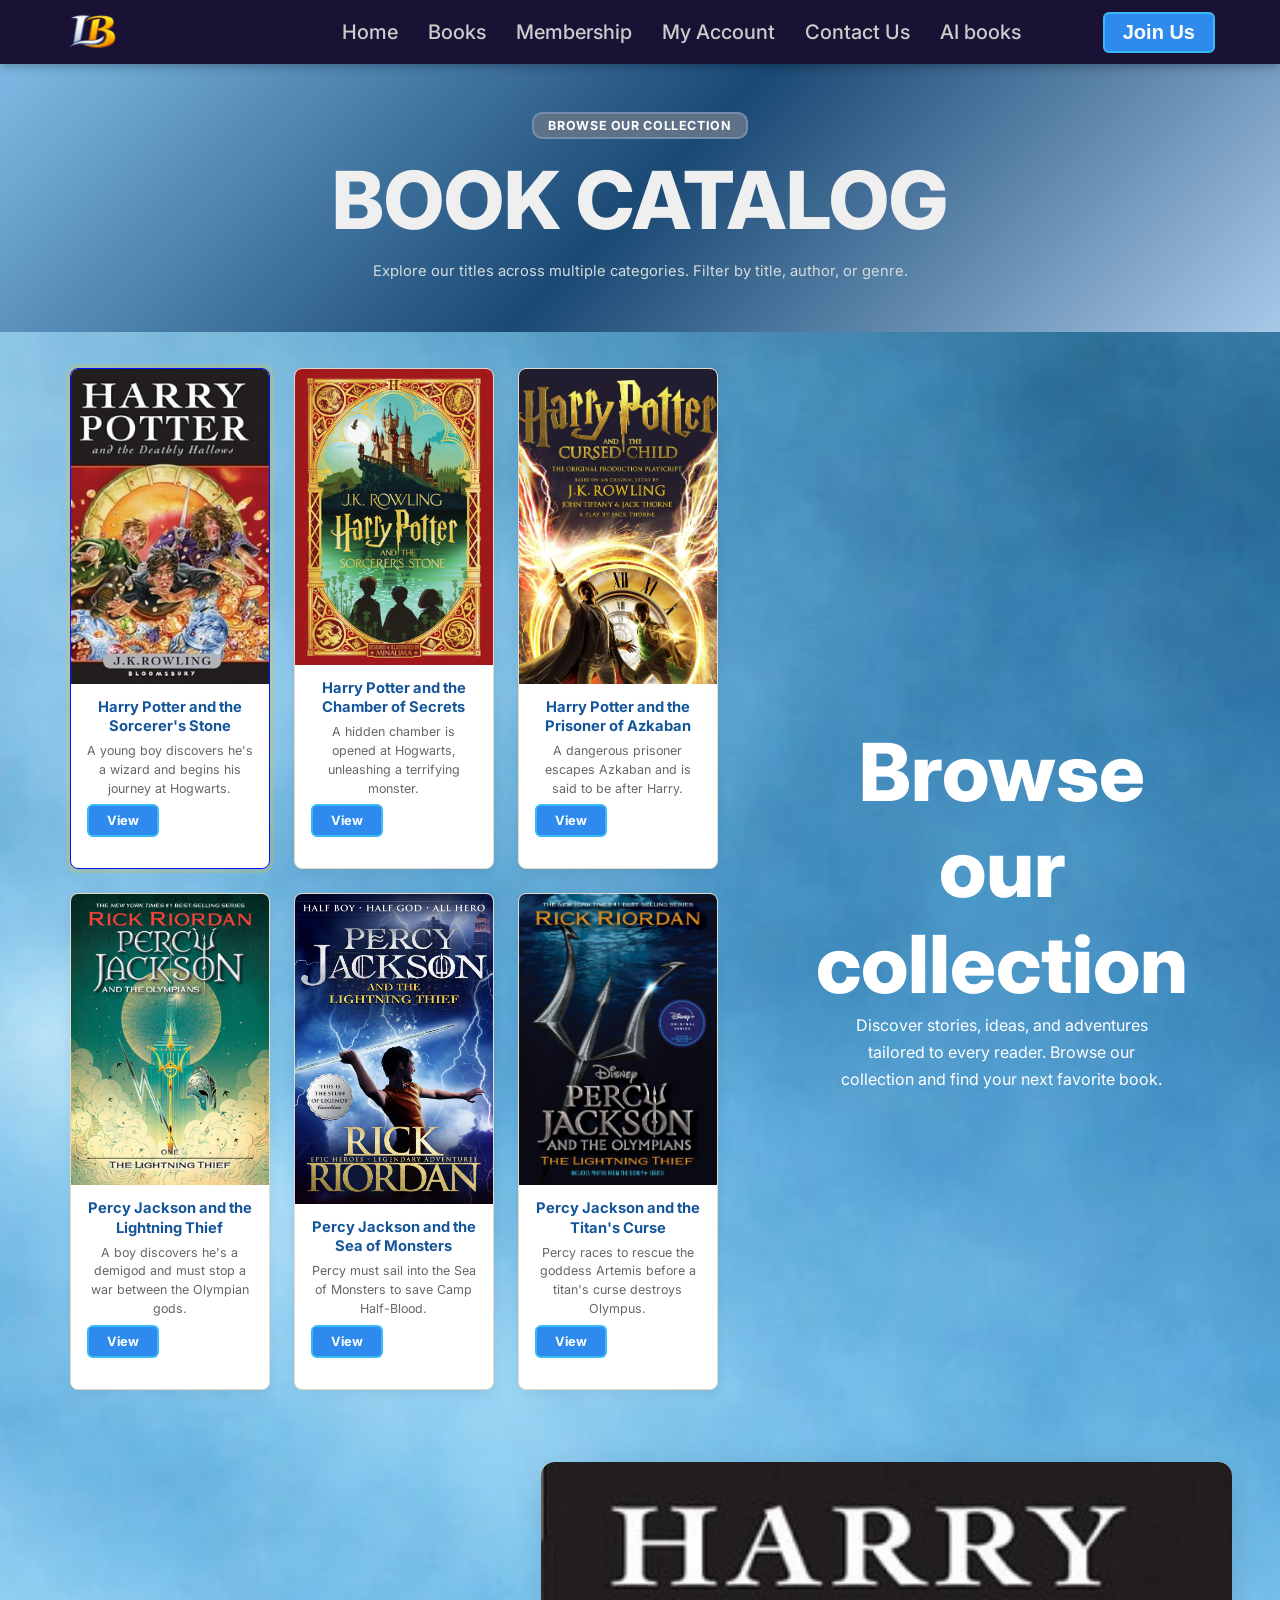
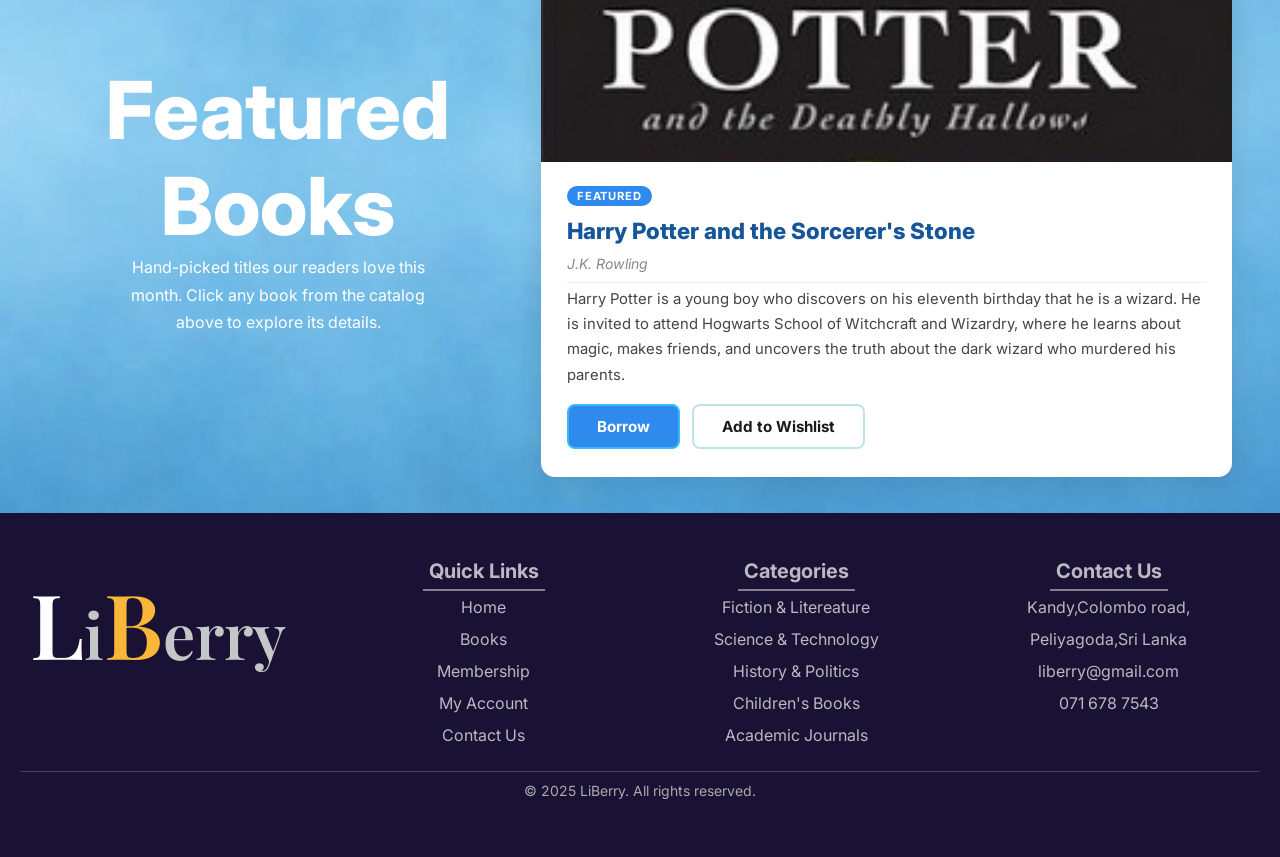
==== commit 52992530: "Resolved the nav bar background color issue" ====
--- a/html/Books.html
+++ b/html/Books.html
@@ -11,14 +11,14 @@
 
     <nav class="nav-container">
         <div class="logo" style="padding-left: 15px; ">
-            <img src="../img/Logo4.png" alt="logo">
+            <img src="../img/logo4.png" alt="logo">
         </div>
         <div class="nav-item-container">
             <ul class="nav-items">
-                <li><a href="index.html">Home</a></li>
+                <li><a href="Index.html">Home</a></li>
                 <li><a href="Books.html">Books</a></li>
                 <li><a href="Membership.html">Membership</a></li>
-                <li><a href="My-account.html">My Account</a></li>
+                <li><a href="my-account.html">My Account</a></li>
                 <li><a href="Contact us.html">Contact Us</a></li>
                 <li><a href="../AI/library/books.html">AI books</a></li>
             </ul>
@@ -30,16 +30,13 @@
 
             </ul>
         </div>
-        
-
     </nav>
+
     <div class="hero-section">
         <span class="browse-badge">Browse Our Collection</span>
         <h2>BOOK CATALOG</h2>
         <div class="hero-subtitle">Explore our titles across multiple categories. Filter by title, author, or genre.</div>
     </div>
-
-    
 
     <div class="book-container">
 
@@ -89,7 +86,7 @@
                 data-author="Rick Riordan"
                 data-text="Percy Jackson is a troubled twelve-year-old who discovers he is the son of Poseidon, the Greek god of the sea. When Zeus's master lightning bolt is stolen, Percy is accused of the theft and must embark on a cross-country quest to find the real thief and prevent a war among the gods."
                 data-img="../img/PercyJackson1.jpg">
-                <img src="../img/PercyJackson1.jpg" alt="Percy Jackson and the Lightning Thief">
+                <img src="../img/percyJackson1.jpg" alt="Percy Jackson and the Lightning Thief">
                 <div class="book-card-body">
                     <h6>Percy Jackson and the Lightning Thief</h6>
                     <p>A boy discovers he's a demigod and must stop a war between the Olympian gods.</p>
@@ -145,7 +142,7 @@
        
         <div class="featured-panel">
             <div class="featured-card">
-                <img src="..." alt="Select a book" id="featuredImg">
+                <img src="#" alt="Select a book" id="featuredImg">
                 <div class="featured-body">
                     <span class="featured-tag">Featured</span>
                     <h2 id="featuredTitle">Select a Book</h2>
@@ -171,10 +168,10 @@
             <div class="quick-links">
                 <h3>Quick Links</h3>
                 <ul class="quick-links-list">
-                    <li><a href="index.html">Home</a></li>
+                    <li><a href="Index.html">Home</a></li>
                     <li><a href="Books.html">Books</a></li>
                     <li><a href="Membership.html">Membership</a></li>
-                    <li><a href="My Account.html">My Account</a></li>
+                    <li><a href="my-account.html">My Account</a></li>
                     <li><a href="Contact us.html">Contact Us</a></li>
                 </ul>
 
@@ -201,7 +198,7 @@
             </div>
             <div class="footer-bottom">
                 <hr>
-                <p>&copy; 2026 LiBerry. All rights reserved.</p>
+                <p>&copy; 2025 LiBerry. All rights reserved.</p>
             </div>
             
         </footer>
--- a/css/stylecontact.css
+++ b/css/stylecontact.css
@@ -1168,7 +1168,7 @@
   width: 100%;
   box-sizing: border-box;
   clear: both; 
-  font-family: 'Georgia';
+  font-family: 'Inter', sans-serif;
 
   background-size: cover;          
   background-position: center;     
@@ -1189,23 +1189,23 @@
 .arrival-label {
   font-size: 16px;
   text-transform: uppercase;
-  color: #efefef;;
+  color: #efefef9e!important;
   font-weight: bold;
   letter-spacing: 1px;
   margin-bottom: 6px;
-  font-family: 'Georgia';
+  font-family: 'Inter', sans-serif;
 }
 
 .arrival-title {
   font-size: 36px;
-  color: #efefef;;
+  color: #efefef!important;
   margin-bottom: 8px;
   font-family: 'Georgia';
 }
 
 .arrival-sub {
   font-size: 19px;
-  color: #efefef;;
+  color:  #ffffff;
   font-family: 'Georgia';
 }
 
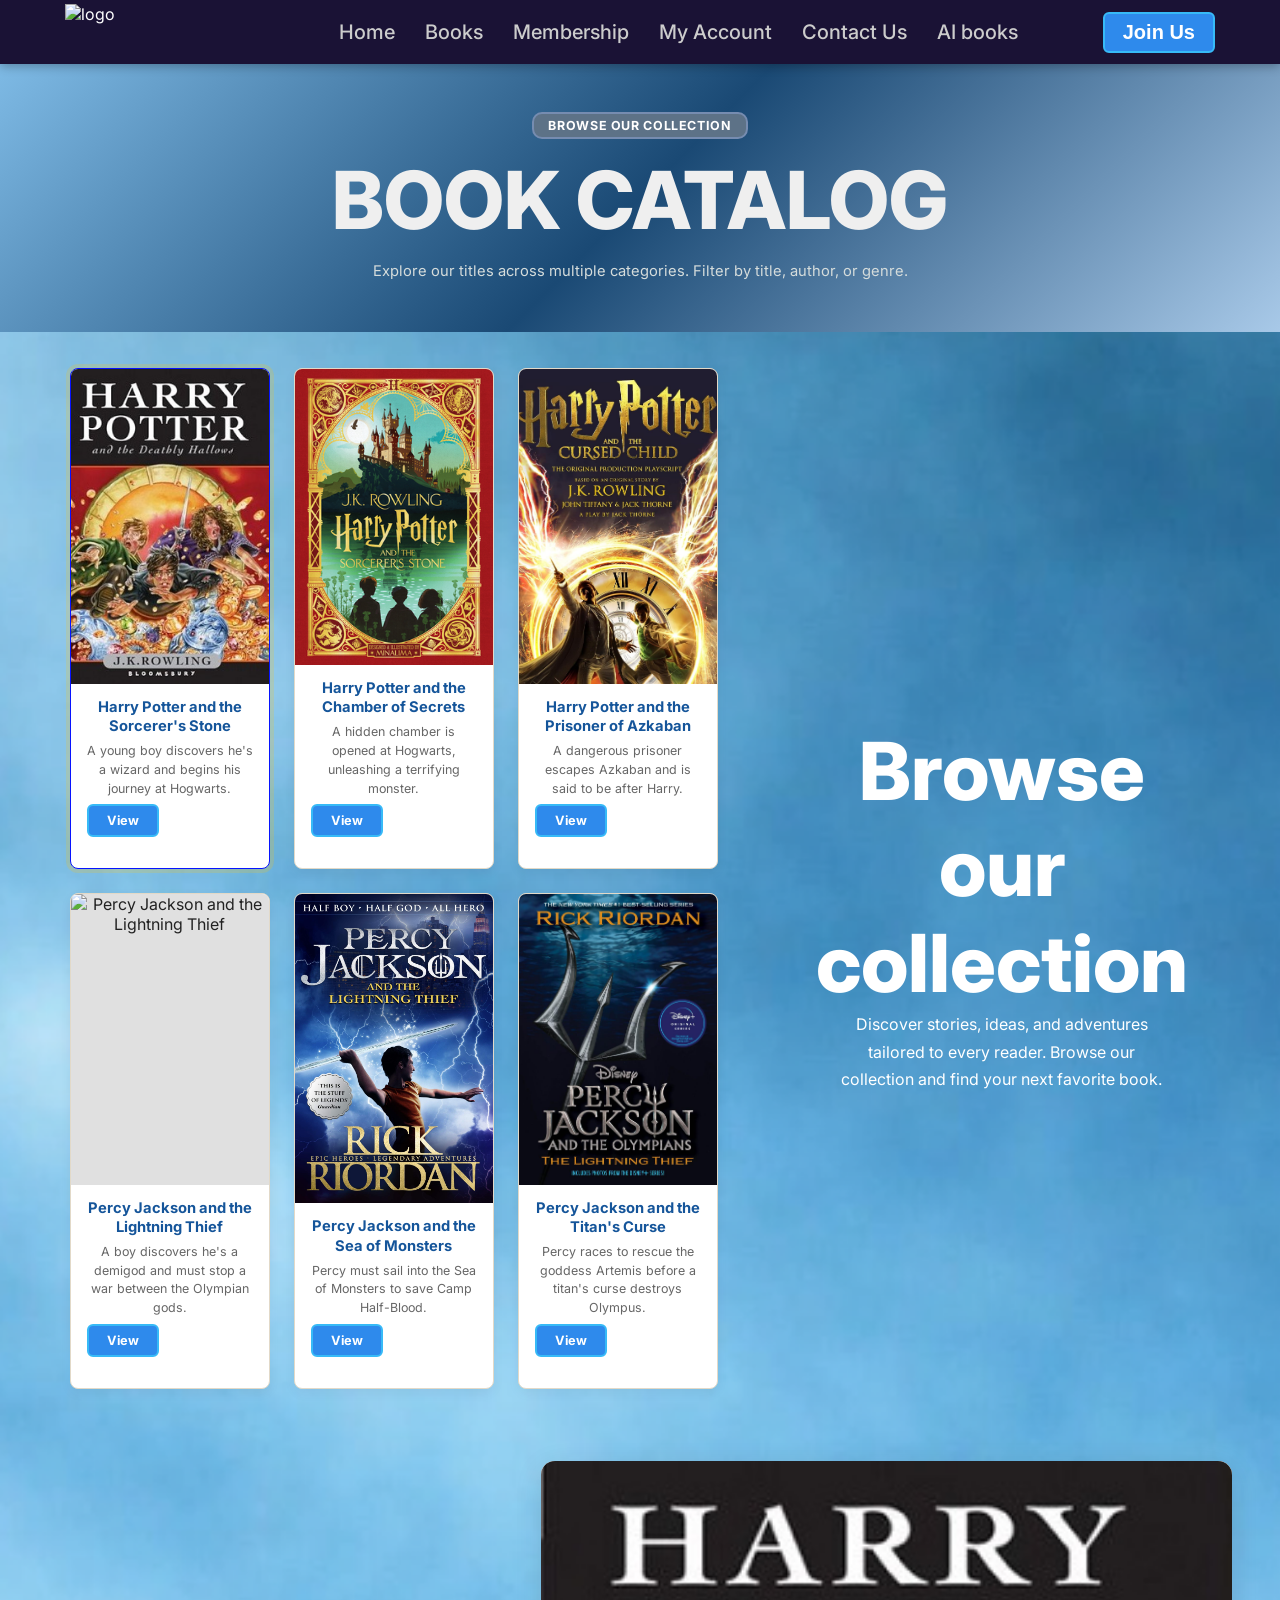
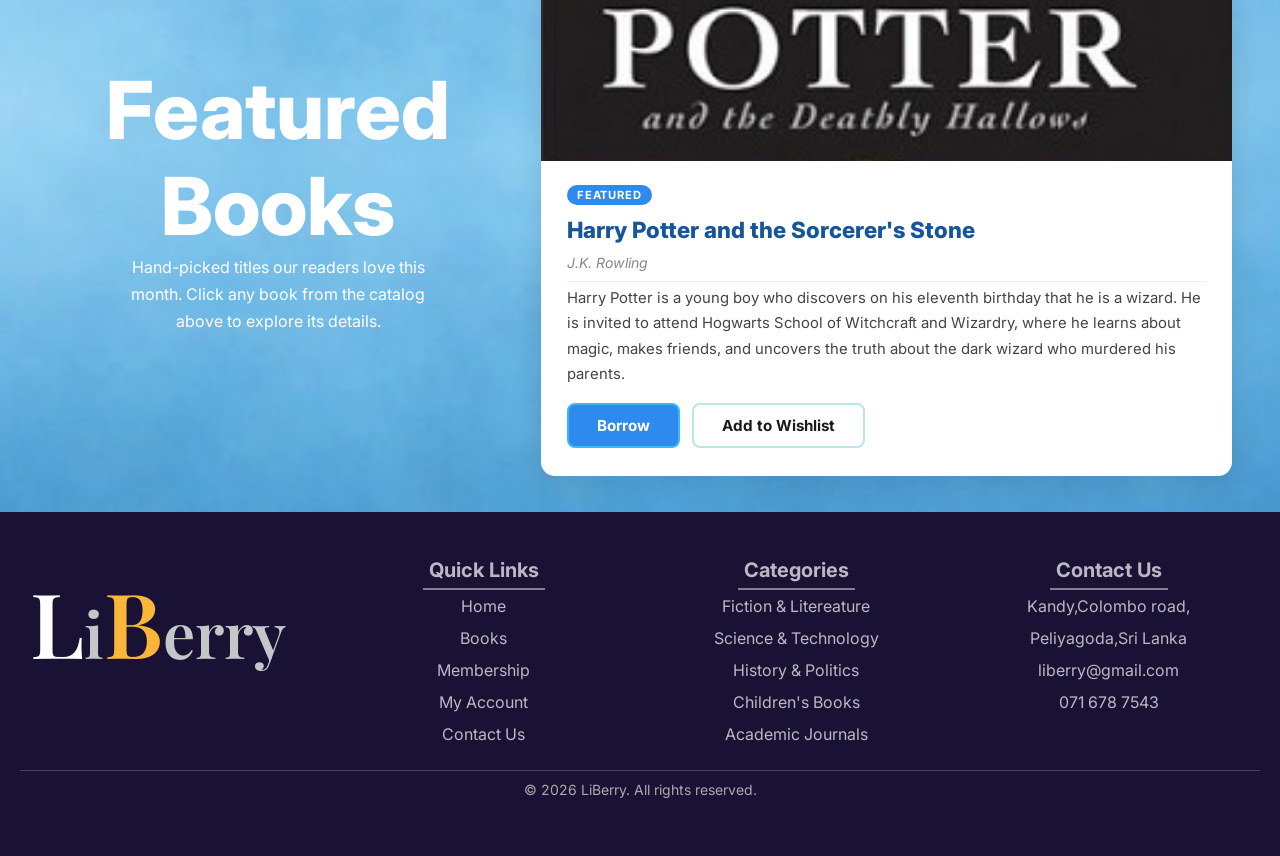
==== commit 2031a5c6: "Merge remote-tracking branch 'origin/main'" ====
--- a/html/Books.html
+++ b/html/Books.html
@@ -11,14 +11,14 @@
 
     <nav class="nav-container">
         <div class="logo" style="padding-left: 15px; ">
-            <img src="../img/logo4.png" alt="logo">
+            <img src="../img/Logo4.png" alt="logo">
         </div>
         <div class="nav-item-container">
             <ul class="nav-items">
-                <li><a href="Index.html">Home</a></li>
+                <li><a href="index.html">Home</a></li>
                 <li><a href="Books.html">Books</a></li>
                 <li><a href="Membership.html">Membership</a></li>
-                <li><a href="my-account.html">My Account</a></li>
+                <li><a href="My-account.html">My Account</a></li>
                 <li><a href="Contact us.html">Contact Us</a></li>
                 <li><a href="../AI/library/books.html">AI books</a></li>
             </ul>
@@ -37,6 +37,8 @@
         <h2>BOOK CATALOG</h2>
         <div class="hero-subtitle">Explore our titles across multiple categories. Filter by title, author, or genre.</div>
     </div>
+
+    
 
     <div class="book-container">
 
@@ -86,7 +88,7 @@
                 data-author="Rick Riordan"
                 data-text="Percy Jackson is a troubled twelve-year-old who discovers he is the son of Poseidon, the Greek god of the sea. When Zeus's master lightning bolt is stolen, Percy is accused of the theft and must embark on a cross-country quest to find the real thief and prevent a war among the gods."
                 data-img="../img/PercyJackson1.jpg">
-                <img src="../img/percyJackson1.jpg" alt="Percy Jackson and the Lightning Thief">
+                <img src="../img/PercyJackson1.jpg" alt="Percy Jackson and the Lightning Thief">
                 <div class="book-card-body">
                     <h6>Percy Jackson and the Lightning Thief</h6>
                     <p>A boy discovers he's a demigod and must stop a war between the Olympian gods.</p>
@@ -142,7 +144,7 @@
        
         <div class="featured-panel">
             <div class="featured-card">
-                <img src="#" alt="Select a book" id="featuredImg">
+                <img src="..." alt="Select a book" id="featuredImg">
                 <div class="featured-body">
                     <span class="featured-tag">Featured</span>
                     <h2 id="featuredTitle">Select a Book</h2>
@@ -168,10 +170,10 @@
             <div class="quick-links">
                 <h3>Quick Links</h3>
                 <ul class="quick-links-list">
-                    <li><a href="Index.html">Home</a></li>
+                    <li><a href="index.html">Home</a></li>
                     <li><a href="Books.html">Books</a></li>
                     <li><a href="Membership.html">Membership</a></li>
-                    <li><a href="my-account.html">My Account</a></li>
+                    <li><a href="My Account.html">My Account</a></li>
                     <li><a href="Contact us.html">Contact Us</a></li>
                 </ul>
 
@@ -198,7 +200,7 @@
             </div>
             <div class="footer-bottom">
                 <hr>
-                <p>&copy; 2025 LiBerry. All rights reserved.</p>
+                <p>&copy; 2026 LiBerry. All rights reserved.</p>
             </div>
             
         </footer>
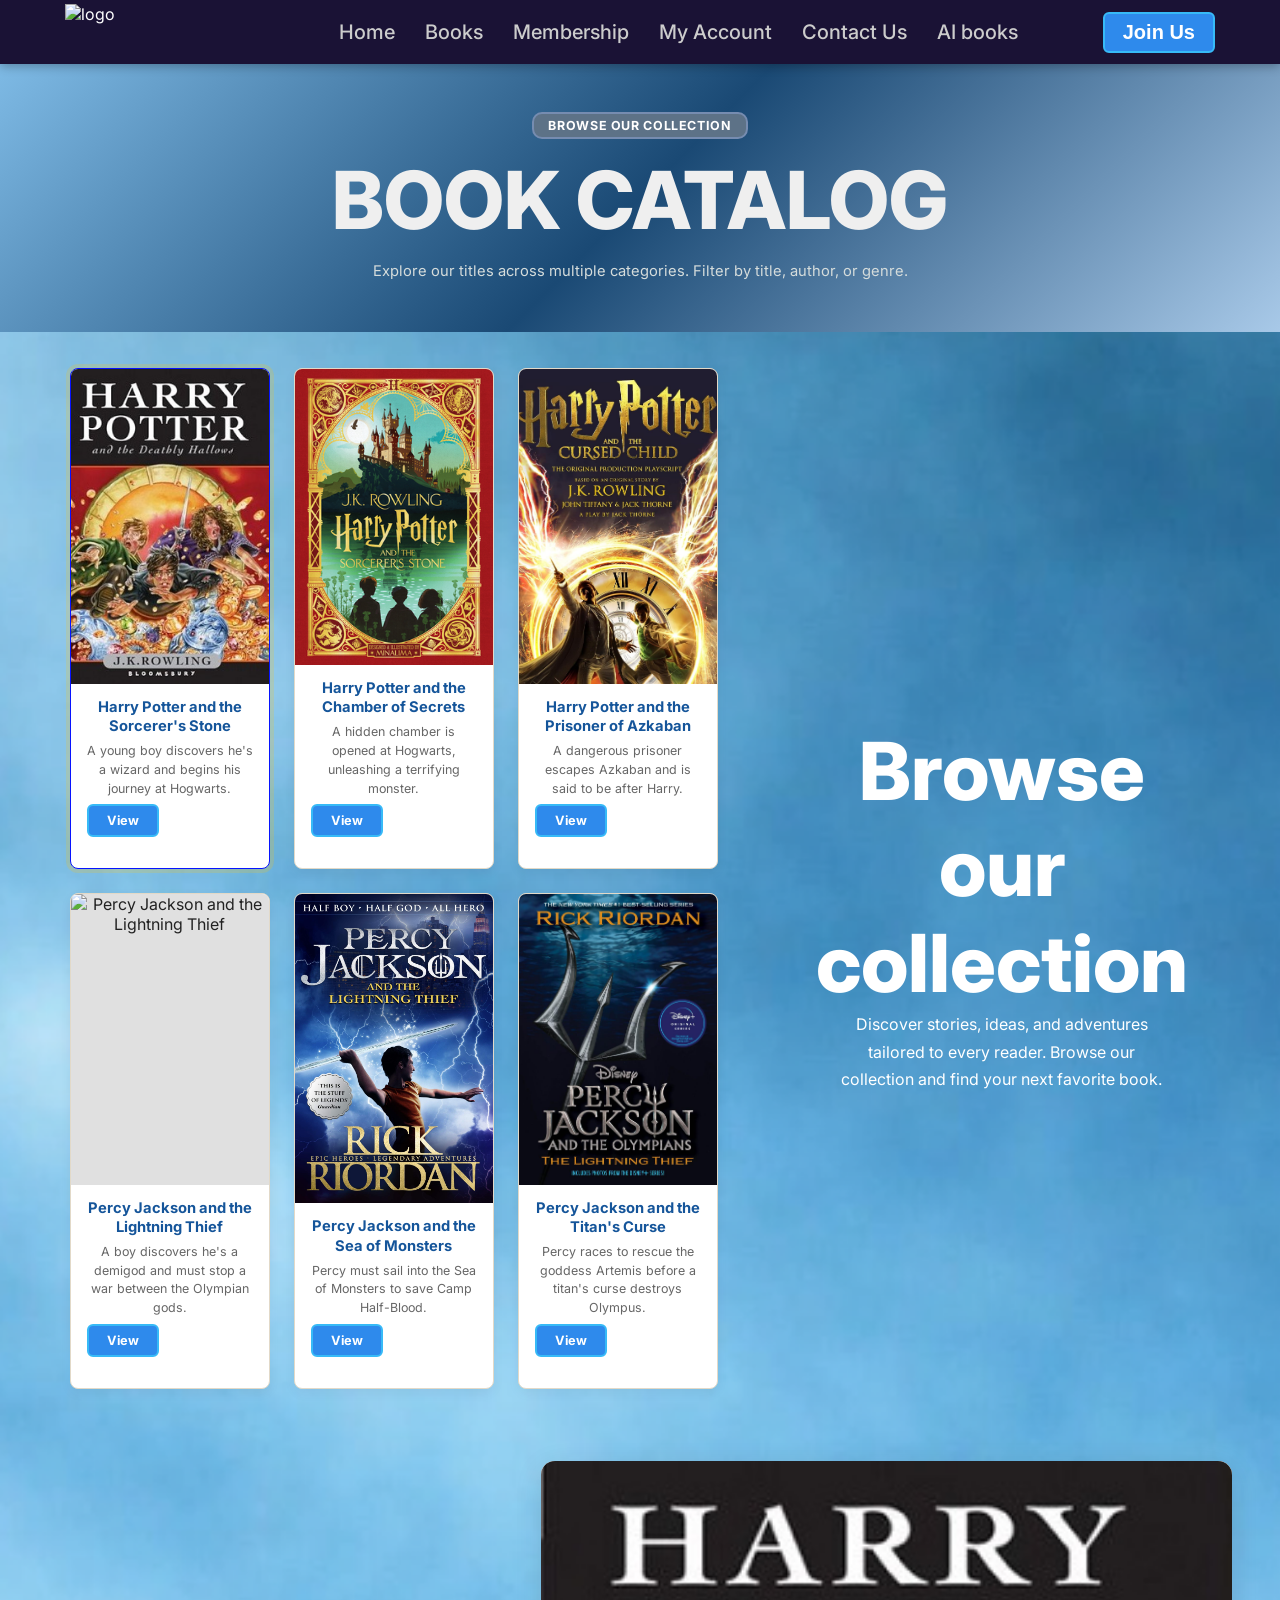
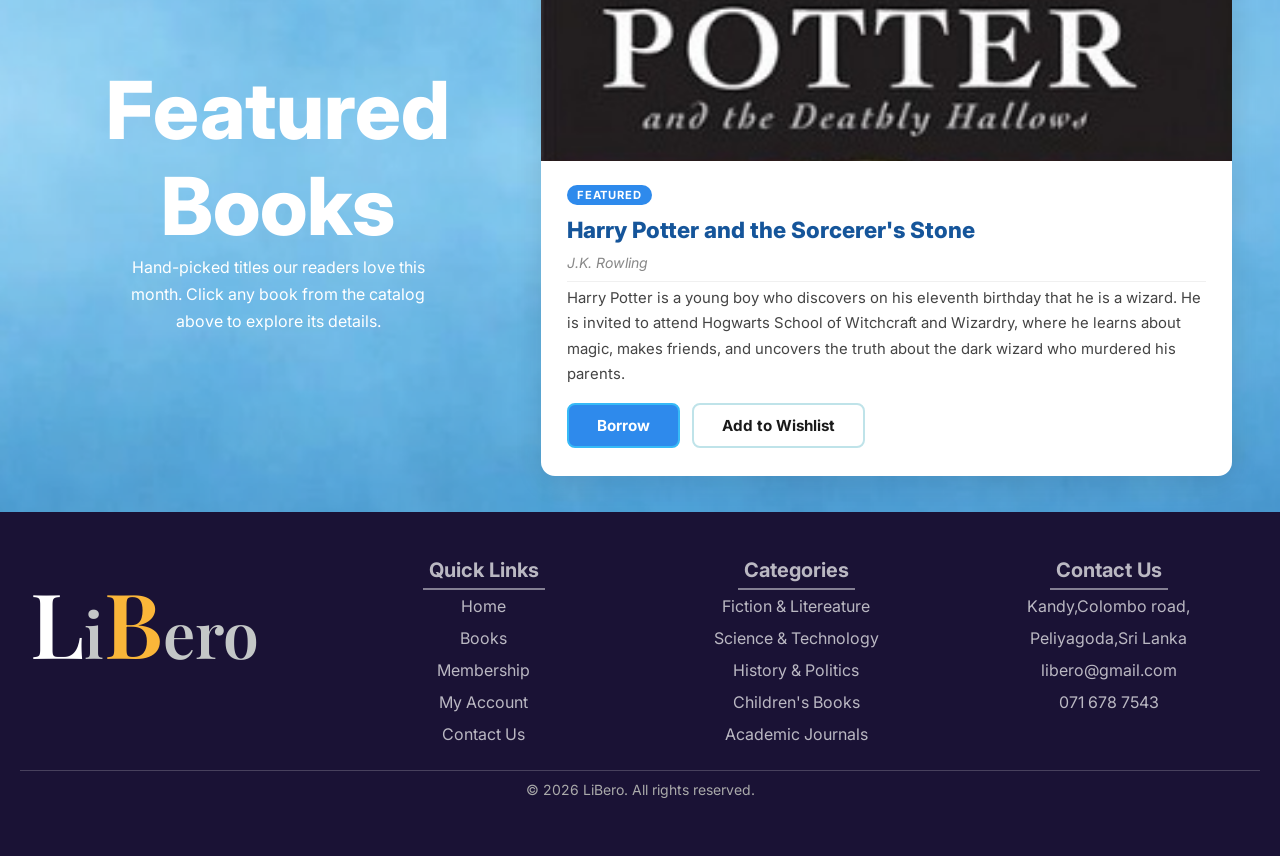
==== commit de794d82: "made some minor improvements" ====
--- a/html/Books.html
+++ b/html/Books.html
@@ -30,8 +30,9 @@
 
             </ul>
         </div>
+        
+
     </nav>
-
     <div class="hero-section">
         <span class="browse-badge">Browse Our Collection</span>
         <h2>BOOK CATALOG</h2>
@@ -163,7 +164,7 @@
         <footer class="footer-container">
             <div class="logo-container">
                 <div class="name">
-                    <p><span class="L">L</span>i<span class="B">B</span>erry </p>
+                    <p><span class="L">L</span>i<span class="B">B</span>ero </p>
                 </div>
                     
             </div>
@@ -194,13 +195,13 @@
                 </h3>
                 <ul>
                     <li>Kandy,Colombo road,<br>Peliyagoda,Sri Lanka</li>
-                    <li>liberry@gmail.com</li>
+                    <li>libero@gmail.com</li>
                     <li>071 678 7543</li>
                 </ul>
             </div>
             <div class="footer-bottom">
                 <hr>
-                <p>&copy; 2026 LiBerry. All rights reserved.</p>
+                <p>&copy; 2026 LiBero. All rights reserved.</p>
             </div>
             
         </footer>
--- a/css/stylecontact.css
+++ b/css/stylecontact.css
@@ -1043,13 +1043,17 @@
 }
 
 .main-title {
-  font-size: 36px;
-  color: #5c1d24; 
+  font-size: 50px;
+  /* color: #4d3105e7!important;  */
+  color: #5c1d24;
   letter-spacing: 3px;
-  border-bottom: 2px solid #dfcbb5;
+  /* border-bottom: 2px solid #2a1d5ce2; */
   display: inline-block;
   padding-bottom: 5px;
-}
+  font-weight: 800;
+}
+
+
 
 .description-text {
   font-size: 15px;
@@ -1189,7 +1193,7 @@
 .arrival-label {
   font-size: 16px;
   text-transform: uppercase;
-  color: #efefef9e!important;
+  color: #07205ec8!important;
   font-weight: bold;
   letter-spacing: 1px;
   margin-bottom: 6px;
@@ -1197,16 +1201,16 @@
 }
 
 .arrival-title {
-  font-size: 36px;
+  font-size: 50px!important;
   color: #efefef!important;
   margin-bottom: 8px;
-  font-family: 'Georgia';
+  font-family: 'Inter', sans-serif;
 }
 
 .arrival-sub {
   font-size: 19px;
-  color:  #ffffff;
-  font-family: 'Georgia';
+  color:  #f2f2f5dd!important;
+  font-family: 'Inter', sans-serif;
 }
 
 /* Flexbox container for perfect side-by-side spacing without squishing */
@@ -1267,7 +1271,7 @@
   padding: 4px 10px;
   border-radius: 4px;
   color: #ffffff;
-  font-family: 'Georgia';
+  font-family: 'Inter', sans-serif;
   font-weight: bold;
 }
 
@@ -1285,7 +1289,7 @@
   font-size: 16px;
   color: #2c2520;
   margin: 0 0 6px 0;
-  font-family: 'Georgia';
+  font-family: 'Inter', sans-serif;
   font-weight: bold;
   line-height: 1.4;
   white-space: normal; /* Permits clean text wrapping */
@@ -1296,8 +1300,7 @@
   font-size: 13px;
   color: #7c6e61;
   margin: 0 0 12px 0;
-  font-family: 'Georgia';
-}
+  font-family: 'Inter', sans-serif;}
 
 .genre-tag {
   display: inline-block;
@@ -1306,7 +1309,7 @@
   color: #4a3f35;
   padding: 3px 10px;
   border-radius: 4px;
-  font-family: 'Georgia';
+  font-family: 'Inter', sans-serif;
 }
 
 /* Section footer button elements */
@@ -1324,7 +1327,7 @@
   text-decoration: none;
   border-radius: 4px;
   font-size: 15px;
-  font-family: 'Georgia';
+  font-family: 'Inter', sans-serif;
   transition: background-color 0.2s ease;
 }
 
@@ -1372,7 +1375,7 @@
    ========================================================================== */
 .new-arrivals-section,
 .about-section-wrapper {
-  font-family: 'Georgia';
+  font-family: 'Inter', sans-serif;
   padding: 60px 20px;
   width: 100%;
   box-sizing: border-box;
@@ -1523,6 +1526,7 @@
   box-shadow: 0 4px 12px rgba(0, 0, 0, 0.05);
   box-sizing: border-box;
   transition: transform 0.3s ease, box-shadow 0.3s ease;
+  margin-bottom: 75px;
 }
 
 .about-content-box:hover {
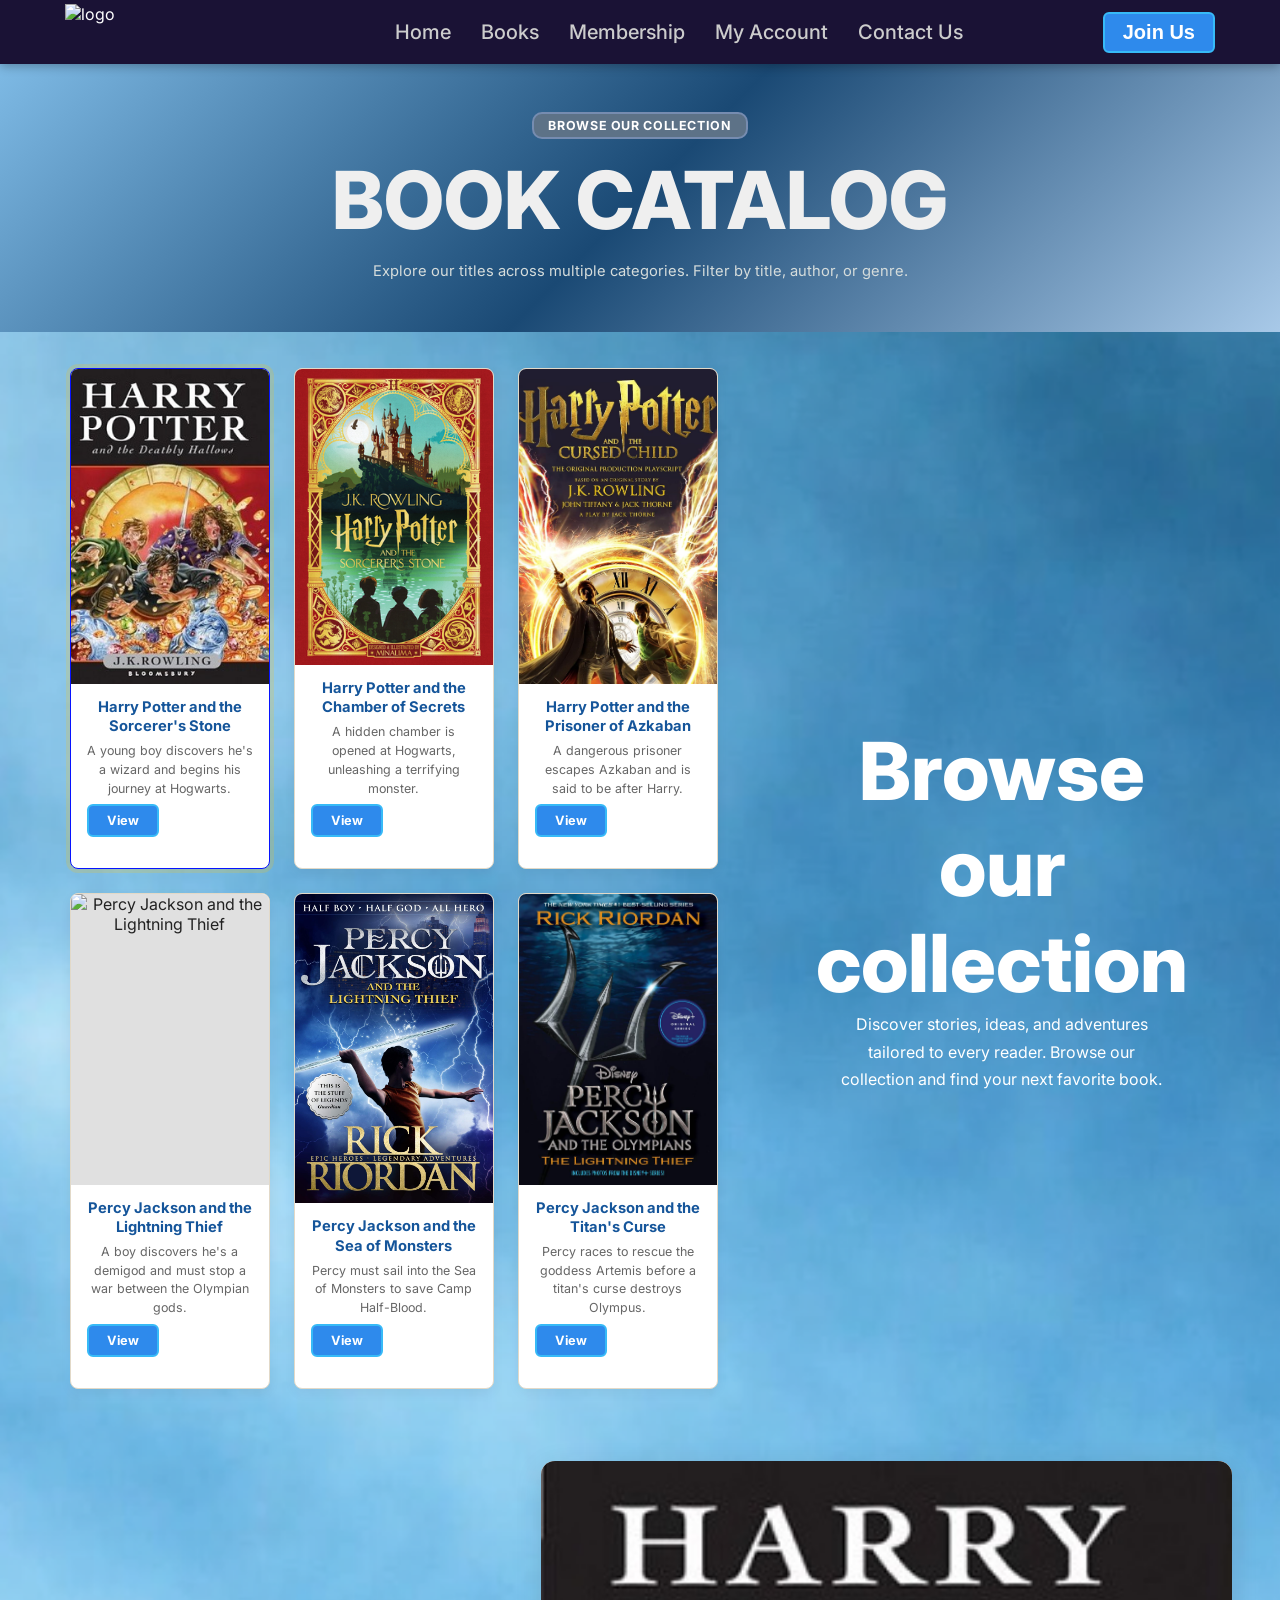
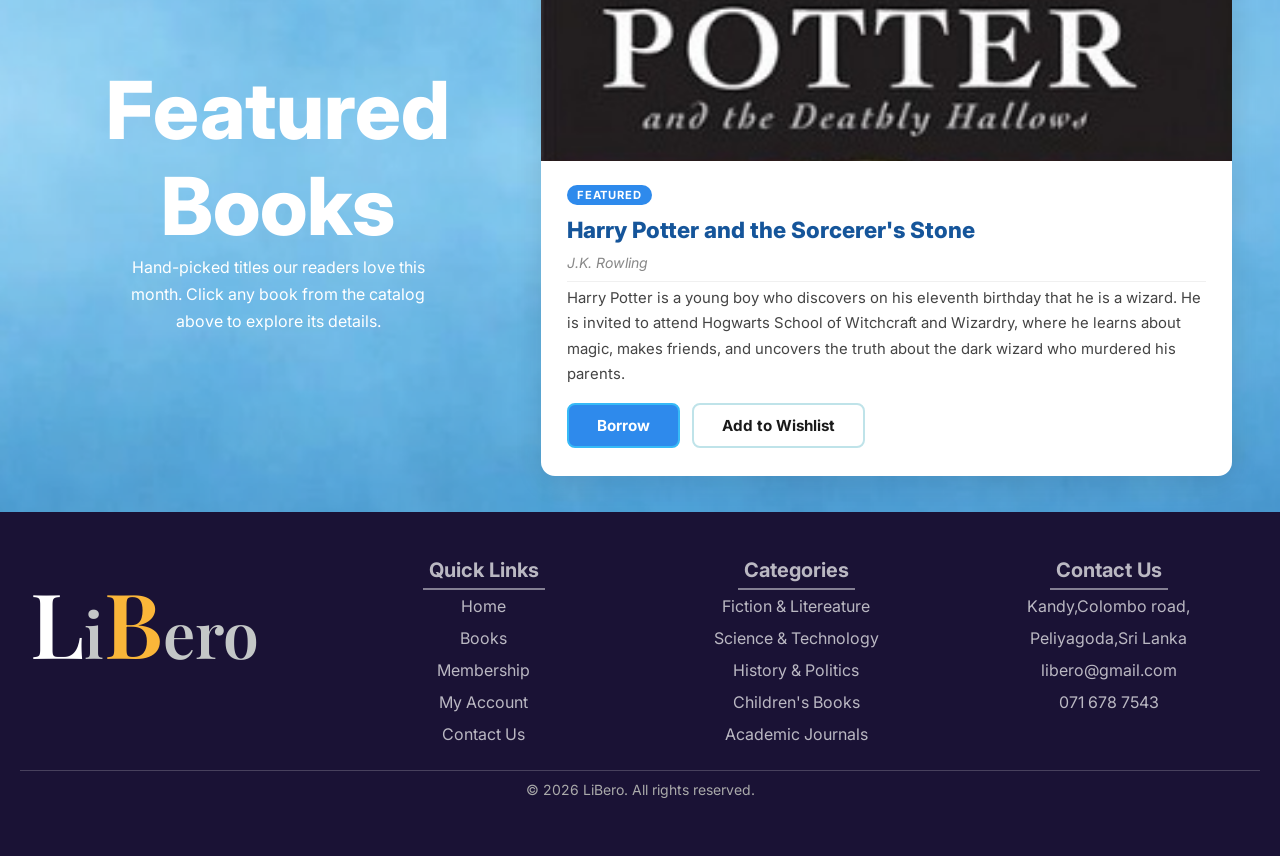
==== commit 2d07ab3f: "remove ai nav link" ====
--- a/html/Books.html
+++ b/html/Books.html
@@ -20,7 +20,7 @@
                 <li><a href="Membership.html">Membership</a></li>
                 <li><a href="My-account.html">My Account</a></li>
                 <li><a href="Contact us.html">Contact Us</a></li>
-                <li><a href="../AI/library/books.html">AI books</a></li>
+                
             </ul>
         </div>
         <div >
@@ -30,9 +30,8 @@
 
             </ul>
         </div>
-        
-
     </nav>
+
     <div class="hero-section">
         <span class="browse-badge">Browse Our Collection</span>
         <h2>BOOK CATALOG</h2>
--- a/css/stylecontact.css
+++ b/css/stylecontact.css
@@ -1584,4 +1584,5 @@
   .about-paragraph {
     text-align: left;
   }
-}+}
+
